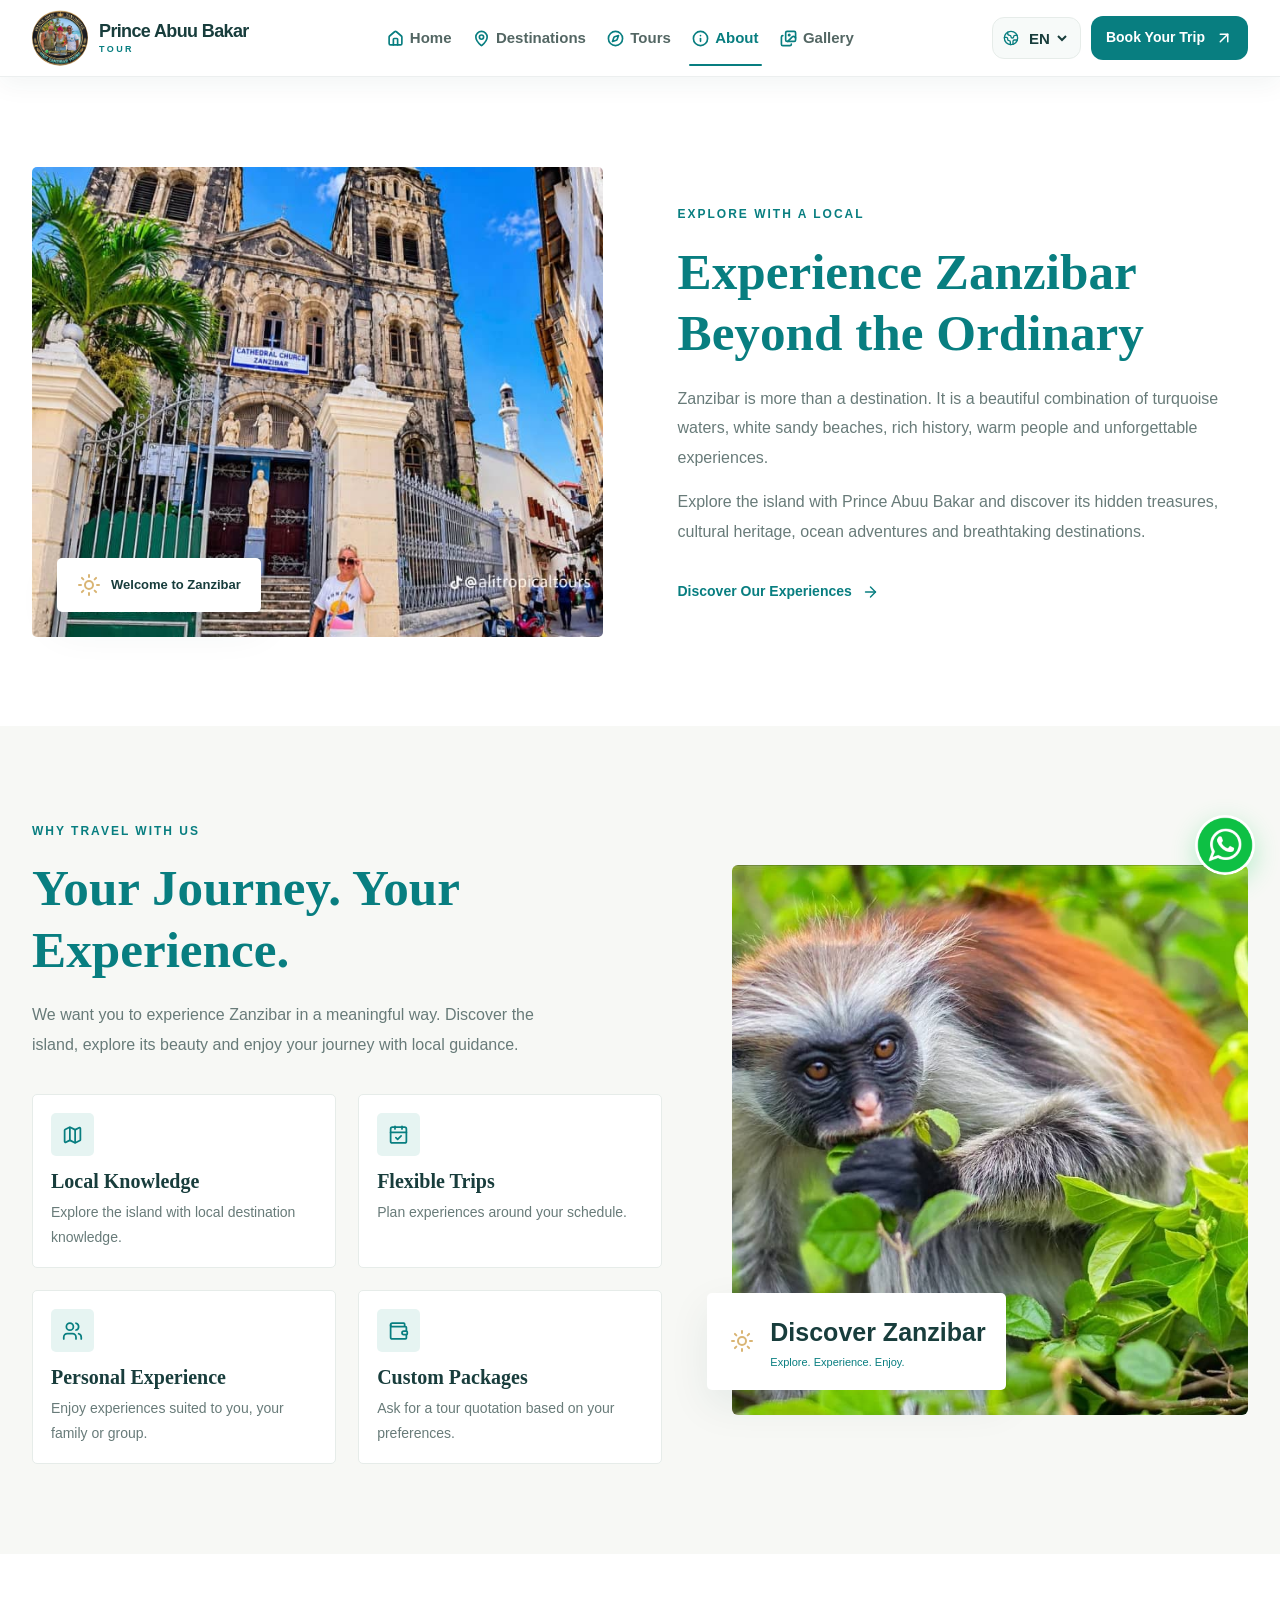
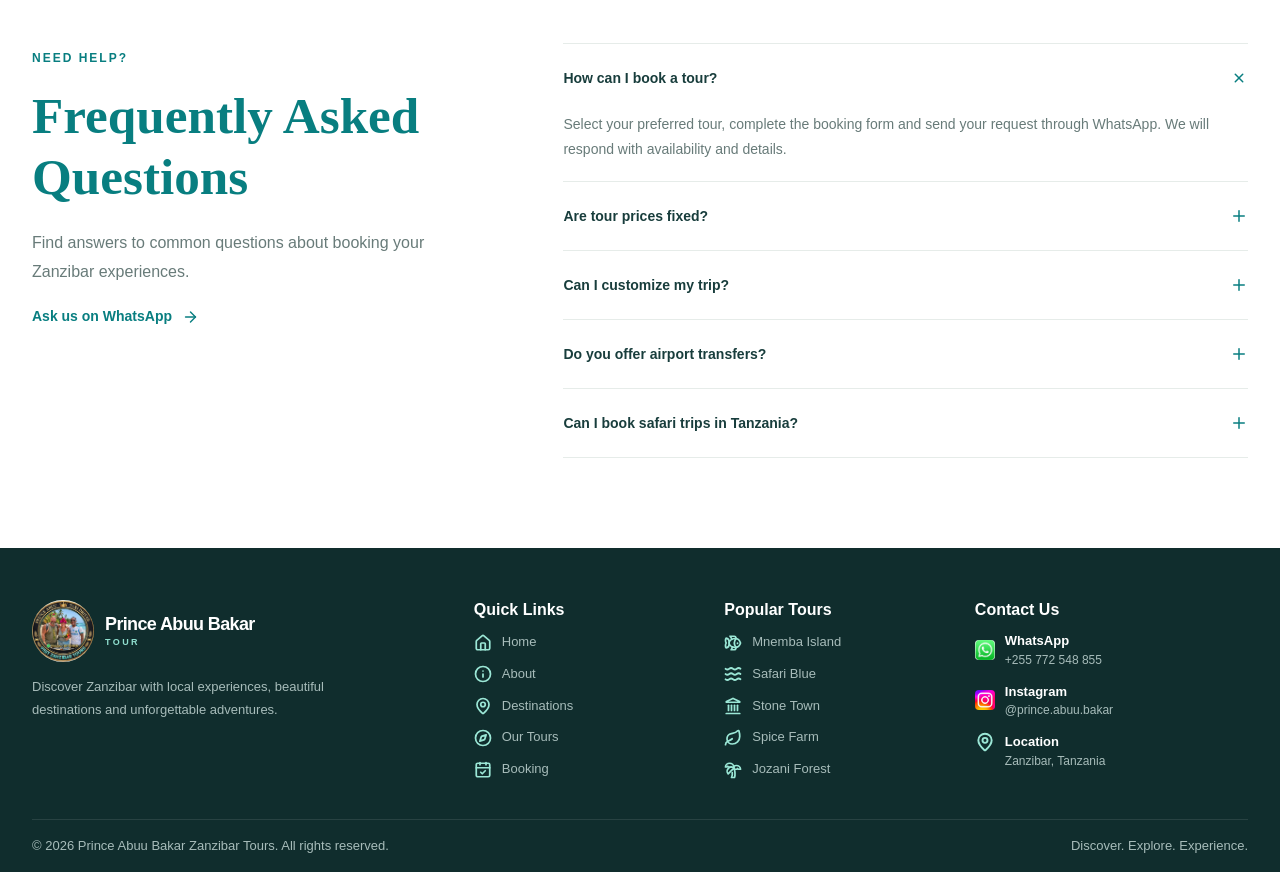
==== about.html @ 1500840f "Add Zanzibar tourism website Co-authored-by: Copilot <223556219+Copilot@users.noreply.github.com>" ====
<!DOCTYPE html>
<html lang="en">
<head>
    <meta charset="UTF-8">
    <meta name="viewport" content="width=device-width, initial-scale=1.0, viewport-fit=cover">
    <title>Prince Abuu Bakar | About Your Local Guide</title>
    <meta name="description" content="Meet your local guide and learn what makes a Zanzibar experience personal and memorable.">
    <meta name="theme-color" content="#087e80">
    <meta name="color-scheme" content="light">
    <link rel="icon" type="image/jpeg" href="assets/images/logo.jpeg">
    <link rel="stylesheet" href="style.css">
    <script src="assets/lucide.min.js"></script>
</head>
<body>
<header class="header">
    <div class="container nav-container">

        <a href="index.html" class="brand">
            <img
                src="assets/images/logo.jpeg"
                alt="Prince Abuu Bakar Zanzibar Tours"
                class="site-logo"
                width="180"
                height="60"
            >
            <span class="brand-name">Prince Abuu Bakar <small>Tour</small></span>
        </a>

        <nav class="nav-menu" id="navMenu">

            <a href="index.html">
                <i data-lucide="house" aria-hidden="true"></i>
                <span data-i18n="navHome">Home</span>
            </a>
            <a href="destinations.html">
                <i data-lucide="map-pin" aria-hidden="true"></i>
                <span data-i18n="navDestinations">Destinations</span>
            </a>
            <a href="tours.html">
                <i data-lucide="compass" aria-hidden="true"></i>
                <span data-i18n="navTours">Tours</span>
            </a>
            <a href="about.html">
                <i data-lucide="info" aria-hidden="true"></i>
                <span data-i18n="navAbout">About</span>
            </a>
            <a href="gallery.html">
                <i data-lucide="images" aria-hidden="true"></i>
                <span data-i18n="navGallery">Gallery</span>
            </a>

            <a href="booking.html" class="btn btn-primary nav-book nav-mobile-book">
                Book Your Trip
                <i data-lucide="arrow-up-right"></i>
            </a>

        </nav>

        <div class="nav-actions">
            <label class="language-picker" aria-label="Website language">
                <i data-lucide="globe-2"></i>
                <select id="languageSelect">
                    <option value="en">EN</option>
                    <option value="sw">SW</option>
                    <option value="fr">FR</option>
                    <option value="de">DE</option>
                    <option value="it">IT</option>
                    <option value="es">ES</option>
                </select>
            </label>

            <a href="booking.html" class="btn btn-primary nav-book nav-desktop-book">
                Book Your Trip
                <i data-lucide="arrow-up-right"></i>
            </a>

            <button class="menu-toggle" id="menuToggle" aria-label="Toggle navigation" aria-expanded="false" aria-controls="navMenu">
                <i data-lucide="menu"></i>
            </button>
        </div>

    </div>
</header>
<main>
<section class="intro section-padding" id="about">

    <div class="container intro-grid">

        <div class="intro-image">

            <img
                src="assets/images/ston town1.jpeg"
                alt="Historic cathedral and architecture in Stone Town"
                loading="lazy"
            >

            <div class="image-label">
                <i data-lucide="sun"></i>
                <span data-i18n="welcomeZanzibar">Welcome to Zanzibar</span>
            </div>

        </div>

        <div class="intro-content">

            <span class="section-tag" data-i18n="exploreWithLocal">EXPLORE WITH A LOCAL</span>

            <h2>
                <span data-i18n="experienceZanzibar">Experience Zanzibar</span>
                <span data-i18n="beyondOrdinary">Beyond the Ordinary</span>
            </h2>

            <p>
                <span data-i18n="introText1">Zanzibar is more than a destination. It is a beautiful combination of turquoise waters, white sandy beaches, rich history, warm people and unforgettable experiences.</span>
            </p>

            <p>
                <span data-i18n="introText2">Explore the island with Prince Abuu Bakar and discover its hidden treasures, cultural heritage, ocean adventures and breathtaking destinations.</span>
            </p>

            <a href="tours.html" class="text-link">
                <span data-i18n="discoverExperiences">Discover Our Experiences</span>
                <i data-lucide="arrow-right"></i>
            </a>

        </div>

    </div>

</section>

<section class="why-us section-padding">

    <div class="container why-grid">

        <div class="why-content">

            <span class="section-tag" data-i18n="whyTravel">WHY TRAVEL WITH US</span>

            <h2>
                <span data-i18n="yourJourney">Your Journey.</span>
                <span data-i18n="yourExperience">Your Experience.</span>
            </h2>

            <p>
                <span data-i18n="whyIntro">We want you to experience Zanzibar in a meaningful way. Discover the island, explore its beauty and enjoy your journey with local guidance.</span>
            </p>

            <div class="features-grid">

                <article class="feature-card">

                    <div class="feature-icon">
                        <i data-lucide="map"></i>
                    </div>

                    <h3 data-i18n="localKnowledge">Local Knowledge</h3>

                    <p>
                        <span data-i18n="localKnowledgeText">Explore the island with local destination knowledge.</span>
                    </p>

                </article>

                <article class="feature-card">

                    <div class="feature-icon">
                        <i data-lucide="calendar-check"></i>
                    </div>

                    <h3 data-i18n="flexibleTrips">Flexible Trips</h3>

                    <p>
                        <span data-i18n="flexibleTripsText">Plan experiences around your schedule.</span>
                    </p>

                </article>

                <article class="feature-card">

                    <div class="feature-icon">
                        <i data-lucide="users"></i>
                    </div>

                    <h3 data-i18n="personalExperience">Personal Experience</h3>

                    <p>
                        <span data-i18n="personalExperienceText">Enjoy experiences suited to you, your family or group.</span>
                    </p>

                </article>

                <article class="feature-card">

                    <div class="feature-icon">
                        <i data-lucide="wallet"></i>
                    </div>

                    <h3 data-i18n="customPackages">Custom Packages</h3>

                    <p>
                        <span data-i18n="customPackagesText">Ask for a tour quotation based on your preferences.</span>
                    </p>

                </article>

            </div>

        </div>

        <div class="why-image">

            <img
                src="assets/images/jozani1.jpeg"
                alt="A red colobus monkey in Zanzibar's Jozani Forest"
                loading="lazy"
            >

            <div class="why-image-note">
                <i data-lucide="sun"></i>

                <div>
                    <strong data-i18n="discoverZanzibar">Discover Zanzibar</strong>
                    <span data-i18n="exploreEnjoy">Explore. Experience. Enjoy.</span>
                </div>
            </div>

        </div>

    </div>

</section>

<section class="faq section-padding">

    <div class="container faq-grid">

        <div class="faq-heading">

            <span class="section-tag" data-i18n="needHelp">NEED HELP?</span>

            <h2><span data-i18n="frequently">Frequently</span> <span data-i18n="askedQuestions">Asked Questions</span></h2>

            <p>
                <span data-i18n="faqIntro">Find answers to common questions about booking your Zanzibar experiences.</span>
            </p>

            <a href="https://wa.me/255772548855" target="_blank" class="text-link">
                <span data-i18n="askWhatsApp">Ask us on WhatsApp</span>
                <i data-lucide="arrow-right"></i>
            </a>

        </div>

        <div class="faq-list">

            <div class="faq-item active">

                <button class="faq-question">

                    <span data-i18n="faqQ1">How can I book a tour?</span>

                    <i data-lucide="plus"></i>

                </button>

                <div class="faq-answer">

                    <p>
                        <span data-i18n="faqA1">Select your preferred tour, complete the booking form and send your request through WhatsApp. We will respond with availability and details.</span>
                    </p>

                </div>

            </div>

            <div class="faq-item">

                <button class="faq-question">

                    <span data-i18n="faqQ2">Are tour prices fixed?</span>

                    <i data-lucide="plus"></i>

                </button>

                <div class="faq-answer">

                    <p>
                        <span data-i18n="faqA2">Prices may depend on the selected activity, number of guests, transport and package details. Contact us for a quotation.</span>
                    </p>

                </div>

            </div>

            <div class="faq-item">

                <button class="faq-question">

                    <span data-i18n="faqQ3">Can I customize my trip?</span>

                    <i data-lucide="plus"></i>

                </button>

                <div class="faq-answer">

                    <p>
                        <span data-i18n="faqA3">Yes. You can request a personalized itinerary based on your travel dates, interests, activities and available time.</span>
                    </p>

                </div>

            </div>

            <div class="faq-item">

                <button class="faq-question">

                    <span data-i18n="faqQ4">Do you offer airport transfers?</span>

                    <i data-lucide="plus"></i>

                </button>

                <div class="faq-answer">

                    <p>
                        <span data-i18n="faqA4">Yes. Airport pickup, hotel transfers and transportation arrangements can be requested.</span>
                    </p>

                </div>

            </div>

            <div class="faq-item">

                <button class="faq-question">

                    <span data-i18n="faqQ5">Can I book safari trips in Tanzania?</span>

                    <i data-lucide="plus"></i>

                </button>

                <div class="faq-answer">

                    <p>
                        <span data-i18n="faqA5">Yes. You can inquire about Tanzania safari trips, including Mikumi National Park and other available destinations.</span>
                    </p>

                </div>

            </div>

        </div>

    </div>

</section>
</main>
<footer class="footer">

    <div class="container">

        <div class="footer-main">

            <div class="footer-brand">

                <a href="index.html" class="brand">

                    <img
                        src="assets/images/logo.jpeg"
                        alt="Prince Abuu Bakar Zanzibar Tours"
                        class="site-logo footer-logo"
                        width="62"
                        height="62"
                        loading="lazy"
                    >
                    <span class="brand-name footer-brand-name">Prince Abuu Bakar <small>Tour</small></span>

                </a>

                <p data-i18n="footerText">
                    Discover Zanzibar with local experiences, beautiful destinations and unforgettable adventures.
                </p>

            </div>

            <div class="footer-column">

                <h4 data-i18n="quickLinks">Quick Links</h4>

                <a href="index.html">
                    <i data-lucide="house" aria-hidden="true"></i>
                    <span data-i18n="navHome">Home</span>
                </a>
                <a href="about.html">
                    <i data-lucide="info" aria-hidden="true"></i>
                    <span data-i18n="navAbout">About</span>
                </a>
                <a href="destinations.html">
                    <i data-lucide="map-pin" aria-hidden="true"></i>
                    <span data-i18n="navDestinations">Destinations</span>
                </a>
                <a href="tours.html">
                    <i data-lucide="compass" aria-hidden="true"></i>
                    <span data-i18n="ourTours">Our Tours</span>
                </a>
                <a href="booking.html">
                    <i data-lucide="calendar-check" aria-hidden="true"></i>
                    <span data-i18n="booking">Booking</span>
                </a>

            </div>

            <div class="footer-column">

                <h4 data-i18n="popularTours">Popular Tours</h4>

                <a href="tours.html">
                    <i data-lucide="fish" aria-hidden="true"></i>
                    <span data-i18n="mnembaIsland">Mnemba Island</span>
                </a>
                <a href="tours.html">
                    <i data-lucide="waves" aria-hidden="true"></i>
                    <span data-i18n="safariBlue">Safari Blue</span>
                </a>
                <a href="tours.html">
                    <i data-lucide="landmark" aria-hidden="true"></i>
                    <span data-i18n="stoneTown">Stone Town</span>
                </a>
                <a href="tours.html">
                    <i data-lucide="leaf" aria-hidden="true"></i>
                    <span data-i18n="spiceFarm">Spice Farm</span>
                </a>
                <a href="tours.html">
                    <i data-lucide="tree-palm" aria-hidden="true"></i>
                    <span data-i18n="jozaniForest">Jozani Forest</span>
                </a>

            </div>

            <div class="footer-column">

                <h4 data-i18n="contactUs">Contact Us</h4>

                <div class="footer-contact-list">
                    <a href="https://wa.me/255772548855" target="_blank" rel="noopener noreferrer" class="footer-contact-item" aria-label="WhatsApp: +255 772 548 855">
                        <img src="assets/images/what.jpg" alt="" aria-hidden="true">
                        <span>
                            <strong data-i18n="whatsapp">WhatsApp</strong>
                            <small>+255 772 548 855</small>
                        </span>
                    </a>

                    <a href="https://www.instagram.com/prince.abuu.bakar/" target="_blank" rel="noopener noreferrer" class="footer-contact-item">
                        <img src="assets/images/insta.jpg" alt="" aria-hidden="true">
                        <span>
                            <strong data-i18n="instagram">Instagram</strong>
                            <small>@prince.abuu.bakar</small>
                        </span>
                    </a>

                    <div class="footer-contact-item footer-contact-location">
                        <i data-lucide="map-pin" aria-hidden="true"></i>
                        <span>
                            <strong data-i18n="location">Location</strong>
                            <small>Zanzibar, Tanzania</small>
                        </span>
                    </div>
                </div>

            </div>

        </div>

        <div class="footer-bottom">

            <p>
                &copy; <span id="year"></span>
                Prince Abuu Bakar Zanzibar Tours.
                <span data-i18n="rightsReserved">All rights reserved.</span>
            </p>

            <p data-i18n="footerTagline">
                Discover. Explore. Experience.
            </p>

        </div>

    </div>

</footer>
<button class="back-to-top" id="backToTop" type="button" aria-label="Back to top" title="Back to top" hidden>
    <i data-lucide="arrow-up" aria-hidden="true"></i>
</button>
<a href="https://wa.me/255772548855"
   class="whatsapp-float"
   target="_blank"
   rel="noopener noreferrer"
   aria-label="Chat on WhatsApp">

    <img src="assets/images/whatsapp-float.jpg" alt="WhatsApp">

</a>
<script src="script.js"></script>
</body>
</html>
---- style.css ----
﻿
:root {
    --primary: #087e80;
    --primary-dark: #075d60;
    --primary-light: #e6f4f2;
    --dark: #173737;
    --heading: #183d3c;
    --text: #687b79;
    --white: #ffffff;
    --cream: #f7f8f5;
    --border: #e6ece9;
    --gold: #d9b574;
    --shadow: 0 15px 40px rgba(17,59,59,.08);
}

* {
    margin: 0;
    padding: 0;
    box-sizing: border-box;
}

html,
body {
    width: 100%;
    max-width: 100%;
    overflow-x: clip;
    overscroll-behavior-x: none;
    touch-action: pan-y;
}

body {
    position: relative;
}

img,
iframe,
video,
canvas,
svg {
    max-width: 100%;
}

html {
    scroll-behavior: smooth;
    scroll-padding-top: 100px;
}

body {
    font-family: Arial, "Segoe UI", sans-serif;
    color: var(--text);
    background: white;
    line-height: 1.7;
}

body, button, input, select, textarea {
    font-family: Arial, "Segoe UI", sans-serif;
}

img {
    display: block;
    width: 100%;
}

a {
    color: inherit;
    text-decoration: none;
}

button {
    border: none;
    cursor: pointer;
}

.container {
    width: min(1280px, calc(100% - 64px));
    margin: auto;
}

.section-padding {
    padding: clamp(64px, 7vw, 96px) 0;
}

h1, h2, h3, h4 {
    font-family: Georgia, "Times New Roman", serif;
    color: var(--heading);
    line-height: 1.2;
}

h1 {
    font-size: clamp(46px, 7vw, 82px);
}

h2 {
    font-size: clamp(34px, 4vw, 52px);
}

h3 {
    font-size: 23px;
}

p {
    color: var(--text);
}

.section-tag {
    display: inline-block;
    color: var(--primary);
    font-size: 11px;
    letter-spacing: 2px;
    font-weight: 700;
    margin-bottom: 16px;
}

.section-heading {
    margin-bottom: 38px;
}

.section-heading p {
    max-width: 600px;
    margin-top: 15px;
}

.section-heading.center {
    text-align: center;
}

.section-heading.center p {
    margin: 15px auto 0;
}

.section-heading h2 span,
.intro-content h2 span,
.why-content h2 span,
.experience-content h2 span,
.booking-info h2 span,
.faq-heading h2 span,
.contact-cta h2 span {
    color: var(--primary);
}

/* BUTTONS */

.btn {
    display: inline-flex;
    justify-content: center;
    align-items: center;
    gap: 10px;
    min-height: 52px;
    padding: 13px 23px;
    border-radius: 5px;
    font-size: 13px;
    font-weight: 700;
    transition: .25s;
}

.btn svg {
    width: 18px;
    height: 18px;
}

.btn-primary {
    background: var(--primary);
    color: white;
}

.btn-primary:hover {
    background: var(--primary-dark);
    transform: translateY(-2px);
}

.btn-white {
    background: white;
    color: var(--primary-dark);
}

.btn-white:hover {
    background: var(--primary-light);
    transform: translateY(-2px);
}

.btn-outline {
    border: 1px solid var(--primary);
    color: var(--primary);
    background: transparent;
}

.btn-outline:hover {
    background: var(--primary);
    color: white;
}

.btn-light-outline {
    color: white;
    border: 1px solid rgba(255,255,255,.65);
    background: rgba(255,255,255,.08);
}

.btn-light-outline:hover {
    background: white;
    color: var(--primary);
}

/* TOP BAR */

/* HEADER */

.header {
    background: rgba(255, 255, 255, .96);
    position: sticky;
    top: 0;
    z-index: 1000;
    border-bottom: 1px solid rgba(14, 57, 57, .08);
    box-shadow: 0 8px 24px rgba(17, 59, 59, .05);
    backdrop-filter: blur(16px);
}

.nav-container {
    min-height: 76px;
    display: grid;
    grid-template-columns: auto minmax(0, 1fr) auto;
    align-items: center;
    gap: clamp(16px, 2vw, 26px);
}

/* LOGO */

.brand {
    display: flex;
    align-items: center;
    gap: 11px;
    flex-shrink: 0;
}

.brand-name {
    color: var(--heading);
    font-family: "Segoe UI", Arial, sans-serif;
    font-size: 17px;
    font-weight: 750;
    letter-spacing: -.035em;
    line-height: 1.08;
    max-width: 180px;
}

.brand-name small {
    display: block;
    margin-top: 4px;
    color: var(--primary);
    font-family: inherit;
    font-size: 9px;
    font-weight: 700;
    letter-spacing: 2.4px;
    line-height: 1;
    text-transform: uppercase;
}

.site-logo {
    width: 56px;
    height: 56px;
    max-width: none;
    border-radius: 50%;
    object-fit: cover;
    overflow: hidden;
    display: block;
}

.footer-logo {
    width: 62px;
    height: 62px;
    max-width: none;
    border-radius: 50%;
    object-fit: cover;
    overflow: hidden;
}

.footer-brand-name {
    color: white;
    font-size: 17px;
}

.footer-brand-name small {
    color: #90dfcf;
}

/* NAVIGATION */

.nav-menu {
    display: flex;
    align-items: center;
    justify-content: center;
    gap: clamp(10px, 1.2vw, 18px);
    white-space: nowrap;
}

.nav-book.is-current-page {
    box-shadow: 0 0 0 3px rgba(8, 126, 128, .16);
}

.nav-actions {
    display: flex;
    align-items: center;
    gap: 10px;
    flex-shrink: 0;
}

.language-picker {
    display: inline-flex;
    align-items: center;
    gap: 6px;
    height: 42px;
    padding: 0 10px;
    border: 1px solid var(--border);
    border-radius: 12px;
    background: #f7faf9;
    color: var(--primary);
}

.language-picker svg {
    width: 16px;
    height: 16px;
}

.language-picker select {
    border: 0;
    outline: 0;
    background: transparent;
    color: var(--heading);
    font-size: 12px;
    font-weight: 700;
    cursor: pointer;
}

.nav-menu > a:not(.btn) {
    display: inline-flex;
    align-items: center;
    min-height: 42px;
    padding: 0 3px;
    gap: 6px;
    font-size: 13px;
    font-weight: 600;
    color: #536663;
    transition: color .2s ease, background-color .2s ease;
}

.nav-menu > a:not(.btn) svg {
    width: 17px;
    height: 17px;
    flex-shrink: 0;
    color: var(--primary);
    stroke-width: 2.35;
}

.nav-menu > a:not(.btn):hover {
    color: var(--primary);
}

.nav-book {
    min-height: 44px;
    padding: 10px 15px;
    border-radius: 12px;
    flex-shrink: 0;
    white-space: nowrap;
}

.nav-mobile-book {
    display: none;
}

.menu-toggle {
    display: none;
    border: 1px solid var(--border);
    border-radius: 12px;
    background: #f7faf9;
    color: var(--heading);
    cursor: pointer;
}

.menu-toggle svg {
    width: 25px;
    height: 25px;
}

/* HERO */

.hero {
    position: relative;
    min-height: clamp(520px, 72vh, 680px);
    display: flex;
    align-items: center;
    overflow: hidden;
    background: #164c4e;
}

.hero-bg {
    position: absolute;
    inset: 0;
    overflow: hidden;
    background: #164c4e;
}

.hero-photo {
    position: absolute;
    inset: 0;
    width: 100%;
    height: 100%;
    object-fit: cover;
    opacity: 0;
    transform: scale(1.055);
    transition: opacity 1.4s ease, transform 8s ease;
}

.hero-photo.is-active {
    opacity: 1;
    transform: scale(1.01);
}

.hero-overlay {
    position: absolute;
    inset: 0;
    background: linear-gradient(
        90deg,
        rgba(8,39,42,.84),
        rgba(8,39,42,.48) 55%,
        rgba(8,39,42,.08)
    );
}

.hero-container {
    position: relative;
    z-index: 2;
    padding: 32px 0;
}

.hero-content {
    max-width: 760px;
}

.hero-badge {
    display: inline-flex;
    align-items: center;
    gap: 10px;
    color: white;
    font-size: 11px;
    letter-spacing: 1.8px;
    font-weight: 700;
    margin-bottom: 25px;
}

.badge-dot {
    width: 9px;
    height: 9px;
    background: #7ce0c2;
    border-radius: 50%;
    box-shadow: 0 0 15px #7ce0c2;
}

.hero h1 {
    color: white;
}

.hero h1 span {
    color: #83e0ce;
}

.hero h1 [data-i18n^="heroTitle"].typing-active::after {
    display: inline-block;
    width: 3px;
    height: .88em;
    margin-left: .1em;
    background: currentColor;
    content: "";
    vertical-align: -.08em;
    animation: typeCaretBlink .8s step-end infinite;
}

.hero-description {
    max-width: 550px;
    color: rgba(255,255,255,.9);
    margin-top: 22px;
    font-size: 16px;
}

.hero-buttons {
    display: flex;
    flex-wrap: wrap;
    gap: 12px;
    margin-top: 32px;
}

.hero-highlights {
    display: flex;
    flex-wrap: wrap;
    gap: 25px;
    margin-top: 50px;
}

.hero-highlights div {
    display: flex;
    align-items: center;
    gap: 9px;
    color: white;
    font-size: 12px;
}

.hero-highlights svg {
    width: 18px;
    color: #8de2d2;
}

.scroll-down {
    position: absolute;
    bottom: 27px;
    right: 5%;
    z-index: 2;
    display: flex;
    gap: 10px;
    align-items: center;
    color: white;
    font-size: 10px;
    letter-spacing: 1.5px;
}

.scroll-down svg {
    width: 18px;
}

/* INTRO */

.intro {
    background: white;
}

.intro-grid {
    display: grid;
    grid-template-columns: 1fr 1fr;
    gap: 75px;
    align-items: center;
}

.intro-image {
    position: relative;
    height: 470px;
}

.intro-image img {
    height: 100%;
    object-fit: cover;
    border-radius: 5px;
}

.image-label {
    position: absolute;
    bottom: 25px;
    left: 25px;
    background: white;
    padding: 15px 20px;
    display: flex;
    align-items: center;
    gap: 10px;
    border-radius: 5px;
    box-shadow: var(--shadow);
    color: var(--heading);
    font-weight: 700;
    font-size: 13px;
}

.image-label svg {
    color: var(--gold);
}

.intro-content h2 {
    margin-bottom: 20px;
}

.intro-content p {
    margin-bottom: 15px;
}

.text-link {
    display: inline-flex;
    align-items: center;
    gap: 10px;
    color: var(--primary);
    font-size: 14px;
    font-weight: 700;
    margin-top: 18px;
}

.text-link svg {
    width: 17px;
    transition: .2s;
}

.text-link:hover svg {
    transform: translateX(5px);
}

/* DESTINATIONS */

.destinations {
    background: var(--cream);
}

.destination-grid {
    display: grid;
    grid-template-columns: 1.35fr 1fr 1fr;
    gap: 20px;
}

.destination-card {
    display: block;
    position: relative;
    height: 340px;
    overflow: hidden;
    border-radius: 16px;
    box-shadow: 0 12px 30px rgba(17, 59, 59, .08);
    isolation: isolate;
    color: inherit;
}

.destination-card:focus-visible,
.gallery-photo-link:focus-visible {
    outline: 3px solid var(--gold);
    outline-offset: 4px;
}

.destination-card .destination-photo {
    position: absolute;
    inset: 0;
    z-index: 0;
    width: 100%;
    height: 100%;
    object-fit: cover;
    opacity: 0;
    transform: scale(1.04);
    transition: opacity .9s ease, transform 6s ease;
}

.destination-card .destination-photo.is-active {
    opacity: 1;
    transform: scale(1);
}

.destination-card:hover .destination-photo.is-active {
    transform: scale(1.05);
}

.destination-overlay {
    position: absolute;
    inset: 0;
    z-index: 2;
    background: linear-gradient(0deg, rgba(7,39,40,.85), transparent 70%);
    display: flex;
    flex-direction: column;
    justify-content: flex-end;
    padding: 28px;
    color: white;
}

.destination-overlay span {
    color: #bce7dc;
    font-size: 10px;
    letter-spacing: 1.6px;
    font-weight: 700;
}

.destination-overlay h3 {
    color: white;
    font-size: 28px;
    margin-top: 8px;
}

.destination-overlay > svg {
    position: absolute;
    right: 25px;
    bottom: 30px;
    width: 22px;
}

/* TOURS */

.tours {
    background: white;
}

.tour-filters {
    display: flex;
    gap: 10px;
    flex-wrap: wrap;
    margin-bottom: 35px;
}

.filter-btn {
    border: 1px solid var(--border);
    background: white;
    color: #617371;
    padding: 10px 17px;
    border-radius: 30px;
    font-size: 12px;
    font-weight: 700;
    transition: .2s;
    white-space: nowrap;
}

.filter-btn:hover,
.filter-btn.active {
    color: white;
    background: var(--primary);
    border-color: var(--primary);
}

.tour-grid {
    display: grid;
    grid-template-columns: repeat(3, 1fr);
    gap: 25px;
    align-items: start;
    grid-auto-rows: 1fr;
}

.tour-card {
    display: flex;
    flex-direction: column;
    min-width: 0;
    background: white;
    border: 1px solid var(--border);
    border-radius: 18px;
    overflow: hidden;
    box-shadow: 0 12px 30px rgba(17, 59, 59, .06);
    transition: transform .35s cubic-bezier(.2,.7,.2,1), box-shadow .35s ease, border-color .35s ease;
}

.tour-card:hover {
    transform: translateY(-7px);
    border-color: rgba(8, 126, 128, .22);
    box-shadow: 0 22px 48px rgba(17, 59, 59, .13);
}

.tour-image {
    height: 320px;
    position: relative;
    overflow: hidden;
    isolation: isolate;
    background: #dcefeb;
}

.tour-image img {
    position: absolute;
    inset: 0;
    z-index: 0;
    width: 100%;
    height: 100%;
    object-fit: cover;
    opacity: 0;
    transform: scale(1.055);
    transition: opacity 1s cubic-bezier(.22,.61,.36,1), transform 8s ease;
}

.tour-image img.is-active {
    opacity: 1;
    transform: scale(1.01);
}

.tour-card:hover .tour-image img.is-active {
    transform: scale(1.06);
}

.tour-image::after {
    position: absolute;
    z-index: 1;
    inset: 40% 0 0;
    background: linear-gradient(180deg, transparent, rgba(7, 39, 40, .3));
    content: "";
    pointer-events: none;
}

.tour-photo-control {
    position: absolute;
    top: 50%;
    z-index: 3;
    display: grid;
    width: 42px;
    height: 42px;
    padding: 0;
    place-items: center;
    border: 1px solid rgba(255, 255, 255, .68);
    border-radius: 50%;
    background: rgba(11, 42, 44, .54);
    color: white;
    box-shadow: 0 5px 16px rgba(0, 0, 0, .18);
    transform: translateY(-50%);
    transition: background-color .2s ease, transform .2s ease;
}

.tour-photo-previous {
    left: 14px;
}

.tour-photo-next {
    right: 14px;
}

.tour-photo-control svg {
    width: 19px;
    height: 19px;
}

.tour-photo-control:hover {
    background: var(--primary);
    transform: translateY(-50%) scale(1.06);
}

.tour-photo-control:focus-visible {
    outline: 3px solid white;
    outline-offset: 3px;
}

.tour-photo-caption {
    position: absolute;
    bottom: 13px;
    left: 14px;
    z-index: 2;
    max-width: calc(100% - 90px);
    overflow: hidden;
    padding: 7px 10px;
    border: 1px solid rgba(255, 255, 255, .72);
    border-radius: 999px;
    background: rgba(255, 255, 255, .92);
    color: var(--heading);
    font-size: 11px;
    font-weight: 700;
    text-overflow: ellipsis;
    white-space: nowrap;
    backdrop-filter: blur(12px);
}

.tour-category {
    position: absolute;
    top: 15px;
    left: 15px;
    background: rgba(255, 255, 255, .94);
    color: var(--primary);
    border: 1px solid rgba(255, 255, 255, .72);
    border-radius: 999px;
    padding: 8px 13px;
    font-size: 10px;
    font-weight: 700;
    letter-spacing: .04em;
    backdrop-filter: blur(12px);
    z-index: 2;
}

.tour-content {
    display: flex;
    flex: 0 0 auto;
    flex-direction: column;
    padding: 20px;
}

.tour-content h3 {
    font-size: 22px;
    margin-bottom: 10px;
}

.tour-content p {
    font-size: 13px;
    line-height: 1.65;
    flex: 0 0 auto;
    min-height: 0;
}

.tour-meta {
    display: flex;
    align-items: center;
    flex-wrap: wrap;
    gap: 7px;
    color: #778885;
    font-size: 11px;
    margin: 8px 0;
}

.tour-meta svg {
    width: 15px;
    height: 15px;
    color: var(--primary);
}

.tour-footer {
    display: flex;
    flex-direction: column;
    align-items: stretch;
    border-top: 1px solid var(--border);
    padding-top: 10px;
    gap: 8px;
    margin-top: 0;
}

.tour-price {
    display: flex;
    flex-direction: column;
}

.tour-price small {
    font-size: 10px;
    color: #8a9996;
}

.tour-price strong {
    color: var(--primary);
    font-size: 14px;
}

.tour-book {
    display: inline-flex;
    align-items: center;
    justify-content: center;
    width: 100%;
    min-height: 48px;
    gap: 7px;
    background: var(--primary-light);
    color: var(--primary);
    padding: 12px 15px;
    border-radius: 12px;
    font-size: 13px;
    font-weight: 700;
    transition: background-color .25s ease, color .25s ease, transform .25s ease;
}

.tour-book:hover {
    background: var(--primary);
    color: white;
}

.tour-book svg {
    width: 15px;
    height: 15px;
}

.tour-bottom {
    text-align: center;
    margin-top: 45px;
}

.tour-bottom p {
    margin-bottom: 15px;
}

.no-tours {
    grid-column: 1 / -1;
    padding: 40px;
    text-align: center;
}

/* WHY US */

.why-us {
    background: var(--cream);
}

.why-grid {
    display: grid;
    grid-template-columns: 1.1fr .9fr;
    gap: 70px;
    align-items: center;
}

.why-content > p {
    margin-top: 20px;
    max-width: 540px;
}

.features-grid {
    display: grid;
    grid-template-columns: 1fr 1fr;
    gap: 22px;
    margin-top: 35px;
}

.feature-card {
    padding: 18px;
    background: white;
    border: 1px solid var(--border);
    border-radius: 5px;
}

.feature-icon {
    width: 43px;
    height: 43px;
    display: grid;
    place-items: center;
    background: var(--primary-light);
    color: var(--primary);
    border-radius: 5px;
    margin-bottom: 13px;
}

.feature-icon svg {
    width: 21px;
}

.feature-card h3 {
    font-size: 18px;
    margin-bottom: 7px;
}

.feature-card p {
    font-size: 12px;
}

.why-image {
    position: relative;
    height: 550px;
}

.why-image > img {
    height: 100%;
    object-fit: cover;
    border-radius: 6px;
}

.why-image-note {
    position: absolute;
    bottom: 25px;
    left: -25px;
    background: white;
    padding: 18px 20px;
    border-radius: 5px;
    display: flex;
    align-items: center;
    gap: 13px;
    box-shadow: var(--shadow);
}

.why-image-note > svg {
    width: 30px;
    color: var(--gold);
}

.why-image-note div {
    display: flex;
    flex-direction: column;
}

.why-image-note strong {
    color: var(--heading);
    font-size: 13px;
}

.why-image-note span {
    font-size: 11px;
    color: var(--primary);
}

/* EXPERIENCE BANNER */

.experience-banner {
    position: relative;
    min-height: 470px;
    display: flex;
    align-items: center;
    overflow: hidden;
}

.experience-banner > img {
    position: absolute;
    inset: 0;
    height: 100%;
    object-fit: cover;
}

.experience-overlay {
    position: absolute;
    inset: 0;
    background: linear-gradient(90deg, rgba(9,42,43,.8), rgba(9,42,43,.15));
}

.experience-content {
    position: relative;
    z-index: 2;
    padding-top: 80px;
    padding-bottom: 80px;
}

.light-tag {
    color: #b7e5d7;
}

.experience-content h2 {
    color: white;
}

.experience-content h2 span {
    color: #8de0cb;
}

.experience-content p {
    color: rgba(255,255,255,.88);
    max-width: 470px;
    margin: 20px 0 28px;
}

/* GALLERY */

.gallery {
    background: white;
}

.gallery-grid {
    display: grid;
    grid-template-columns: repeat(4, minmax(0, 1fr));
    grid-auto-rows: 245px;
    gap: 18px;
}

.gallery-actions {
    display: flex;
    justify-content: center;
    margin-top: 28px;
}

.gallery-actions[hidden],
.gallery-toggle[hidden] {
    display: none;
}

.gallery-toggle {
    display: inline-flex;
    align-items: center;
    justify-content: center;
    min-height: 48px;
    padding: 12px 24px;
    border: 1px solid var(--primary);
    border-radius: 999px;
    background: var(--primary);
    color: white;
    font-size: 13px;
    font-weight: 700;
    transition: background-color .25s ease, box-shadow .25s ease, transform .25s ease;
}

.gallery-toggle:hover {
    background: var(--primary-dark);
    box-shadow: 0 8px 20px rgba(8, 126, 128, .2);
    transform: translateY(-2px);
}

.gallery-extra-grid {
    margin-top: 24px;
}

.gallery-extra-grid[hidden] {
    display: none;
}

.gallery-item {
    position: relative;
    overflow: hidden;
    min-width: 0;
    margin: 0;
    border-radius: 16px;
    background: #dcefeb;
    box-shadow: 0 12px 30px rgba(17, 59, 59, .08);
}

.gallery-item img {
    width: 100%;
    height: 100%;
    object-fit: cover;
    transition: transform 1.1s cubic-bezier(.2,.7,.2,1), filter .5s ease;
}

.gallery-photo-link {
    position: absolute;
    inset: 0;
    display: block;
}

.gallery-item::after {
    position: absolute;
    inset: 35% 0 0;
    background: linear-gradient(180deg, transparent, rgba(7, 39, 40, .78));
    content: "";
    pointer-events: none;
}

.gallery-item:hover img {
    transform: scale(1.08);
    filter: saturate(1.08);
}

.gallery-caption {
    position: absolute;
    z-index: 1;
    right: 0;
    bottom: 0;
    left: 0;
    padding: 20px 16px 15px;
    color: white;
    font-size: 12px;
    font-weight: 700;
    line-height: 1.4;
    letter-spacing: .025em;
}

.gallery-item-large {
    grid-row: span 2;
}

/* BOOKING */

.booking {
    background: linear-gradient(180deg, #f8fbfa 0%, #f3f8f6 100%);
}

.booking.section-padding {
    padding: clamp(56px, 6vw, 82px) 0;
}

.booking-grid {
    display: grid;
    grid-template-columns: minmax(0, 1.65fr) minmax(320px, .85fr);
    grid-template-areas:
        "intro intro"
        "form map";
    gap: 34px 30px;
    align-items: start;
}

.booking-info {
    grid-area: intro;
    position: static;
    max-width: 860px;
    margin: 0 auto;
    text-align: center;
}

.booking-info h2 {
    margin-bottom: 14px;
}

.booking-info > p {
    max-width: 660px;
    margin: 0 auto;
    margin-bottom: 0;
}

.location-map-card {
    grid-area: map;
    display: flex;
    flex-direction: column;
    align-self: stretch;
    background: white;
    border: 1px solid rgba(8, 126, 128, .12);
    border-radius: 18px;
    overflow: hidden;
    box-shadow: 0 16px 42px rgba(17, 59, 59, .08);
}

.location-map-header {
    display: flex;
    align-items: center;
    gap: 12px;
    padding: 18px 22px;
}

.location-map-header > svg {
    width: 22px;
    height: 22px;
    color: var(--primary);
}

.location-map-header div {
    display: flex;
    flex-direction: column;
}

.location-map-header span {
    font-size: 12px;
    color: var(--text);
}

.location-map-header strong {
    color: var(--heading);
    font-size: 14px;
}

.google-map {
    display: block;
    flex: 1 1 auto;
    width: 100%;
    min-height: 360px;
    height: auto;
    border: 0;
}

.map-link {
    display: inline-flex;
    align-items: center;
    justify-content: flex-start;
    gap: 8px;
    min-height: 44px;
    margin: 12px 18px 0;
    padding: 0 12px;
    border-radius: 9px;
    color: var(--primary);
    font-size: 13px;
    font-weight: 700;
    transition: background-color .2s ease;
}

.map-link svg {
    width: 18px;
    height: 18px;
    stroke-width: 2.3;
}

.map-link:hover {
    background: var(--primary-light);
}

.map-contact-actions {
    display: flex;
    align-items: center;
    justify-content: center;
    gap: 14px;
    margin-top: 8px;
    padding: 14px 20px 20px;
    border-top: 1px solid var(--border);
}

.map-contact-icon {
    display: grid;
    width: 48px;
    height: 48px;
    place-items: center;
    border: 1px solid transparent;
    border-radius: 50%;
    transition: transform .2s ease, box-shadow .2s ease;
}

.map-contact-icon:hover {
    transform: translateY(-3px);
    box-shadow: 0 8px 18px rgba(17, 59, 59, .14);
}

.map-contact-icon:focus-visible {
    outline: 3px solid var(--gold);
    outline-offset: 3px;
}

.map-contact-icon img {
    width: 28px;
    height: 28px;
    object-fit: contain;
    border-radius: 6px;
}

.map-contact-icon svg {
    width: 23px;
    height: 23px;
    stroke-width: 2.2;
}

.map-contact-whatsapp {
    border-color: #d7eddf;
    background: #eaf8ef;
}

.map-contact-instagram {
    border-color: #f0d7e4;
    background: #fbf0f5;
}

.map-contact-call {
    border-color: rgba(8, 126, 128, .16);
    background: var(--primary-light);
    color: var(--primary);
}

.booking-form-wrapper {
    grid-area: form;
    position: relative;
    display: flex;
    flex-direction: column;
    background: white;
    padding: clamp(24px, 2.8vw, 38px);
    border: 1px solid rgba(8, 126, 128, .12);
    border-radius: 18px;
    box-shadow: 0 18px 50px rgba(17, 59, 59, .08);
}

.booking-form-wrapper::before {
    position: absolute;
    top: 0;
    right: 0;
    left: 0;
    height: 4px;
    border-radius: 20px 20px 0 0;
    background: linear-gradient(90deg, var(--primary), var(--gold));
    content: "";
}

.booking-form-header {
    margin-bottom: 26px;
    padding-bottom: 22px;
    border-bottom: 1px solid var(--border);
}

.booking-form-kicker {
    display: flex;
    align-items: center;
    gap: 9px;
    width: fit-content;
    padding: 8px 12px;
    border-radius: 999px;
    background: var(--primary-light);
}

.booking-form-kicker svg {
    width: 15px;
    height: 15px;
    color: var(--primary);
}

.form-label {
    color: var(--primary);
    font-size: 10px;
    font-weight: 700;
    letter-spacing: 1.5px;
}

.booking-form-header h3 {
    margin: 16px 0 7px;
    font-size: clamp(27px, 2.4vw, 34px);
    letter-spacing: -.025em;
}

.booking-form-header p {
    font-size: 14px;
}

.booking-form {
    display: flex;
    flex-direction: column;
    flex: 1;
    gap: 17px;
}

.form-row {
    display: grid;
    grid-template-columns: 1fr 1fr;
    gap: 14px;
}

.form-group {
    display: flex;
    flex-direction: column;
    gap: 8px;
}

.form-group label {
    font-size: 13px;
    color: var(--heading);
    font-weight: 700;
}

.form-group input,
.form-group select,
.form-group textarea {
    width: 100%;
    min-height: 52px;
    background: #fbfcfc;
    border: 1px solid #dfe8e6;
    padding: 14px 16px;
    border-radius: 11px;
    outline: none;
    color: var(--heading);
    font-size: 14px;
    transition: border-color .2s ease, box-shadow .2s ease, background-color .2s ease;
}

.form-group input:focus,
.form-group select:focus,
.form-group textarea:focus {
    border-color: var(--primary);
    background: white;
    box-shadow: 0 0 0 4px rgba(8, 126, 128, .1);
}

.form-group input::placeholder,
.form-group textarea::placeholder {
    color: #91a09e;
}

.form-group textarea {
    resize: vertical;
    min-height: 110px;
    line-height: 1.6;
}

.form-group select {
    cursor: pointer;
}

.form-submit {
    width: 100%;
    min-height: 56px;
    margin-top: 2px;
    border-radius: 12px;
    box-shadow: 0 10px 24px rgba(8, 126, 128, .16);
    transition: background-color .25s ease, box-shadow .25s ease, transform .25s ease;
}

.form-submit:hover {
    box-shadow: 0 14px 28px rgba(8, 126, 128, .22);
    transform: translateY(-2px);
}

.form-note {
    display: flex;
    align-items: center;
    justify-content: flex-start;
    gap: 8px;
    margin: 0;
    padding: 12px 14px;
    border: 1px solid var(--border);
    border-radius: 11px;
    background: #f7faf9;
    font-size: 12px;
}

.form-note svg {
    width: 15px;
    color: var(--primary);
}

/* FAQ */

.faq {
    background: white;
}

.faq-grid {
    display: grid;
    grid-template-columns: .8fr 1.2fr;
    gap: 75px;
}

.faq-heading p {
    margin-top: 20px;
}

.faq-list {
    border-top: 1px solid var(--border);
}

.faq-item {
    border-bottom: 1px solid var(--border);
}

.faq-question {
    width: 100%;
    display: flex;
    justify-content: space-between;
    align-items: center;
    padding: 22px 0;
    background: transparent;
    text-align: left;
    color: var(--heading);
    font-size: 14px;
    font-weight: 700;
}

.faq-question svg {
    width: 18px;
    color: var(--primary);
    transition: .2s;
}

.faq-item.active .faq-question svg {
    transform: rotate(45deg);
}

.faq-answer {
    display: none;
    padding: 0 0 20px;
}

.faq-item.active .faq-answer {
    display: block;
}

.faq-answer p {
    font-size: 13px;
}

/* FINAL CTA */

.contact-cta {
    background: var(--primary-dark);
    padding: 90px 0;
    text-align: center;
}

.contact-cta h2 {
    color: white;
}

.contact-cta h2 span {
    color: #90dfcf;
}

.contact-cta p {
    max-width: 550px;
    margin: 20px auto 28px;
    color: rgba(255,255,255,.8);
}

/* FOOTER */

.footer {
    background: #102d2d;
    color: white;
    padding-top: 52px;
}

.footer-main {
    display: grid;
    grid-template-columns: 1.5fr .8fr .8fr 1fr;
    gap: 32px;
    padding-bottom: 38px;
}

.footer-brand > p {
    color: #a7bcba;
    font-size: 13px;
    max-width: 340px;
    margin: 14px 0;
}

.footer-column {
    display: flex;
    flex-direction: column;
    gap: 9px;
}

.footer-column h4 {
    color: white;
    font-family: "DM Sans", sans-serif;
    font-size: 14px;
    margin-bottom: 3px;
}

.footer-column a,
.footer-column p {
    display: flex;
    align-items: center;
    gap: 10px;
    color: #a7bcba;
    font-size: 13px;
}

.footer-column a:hover {
    color: white;
}

.footer-column svg {
    width: 18px;
    height: 18px;
    flex-shrink: 0;
    color: #9be7d6;
    stroke-width: 2.3;
}

.footer-contact-list {
    display: grid;
    gap: 13px;
}

.footer-contact-item {
    display: flex;
    align-items: flex-start;
    gap: 10px;
    min-width: 0;
    color: #a7bcba;
}

.footer-contact-item:hover {
    color: white;
}

.footer-contact-item img,
.footer-contact-item > svg {
    flex: 0 0 20px;
    width: 20px;
    height: 20px;
    object-fit: contain;
    border-radius: 4px;
}

.footer-contact-item > svg {
    color: #9be7d6;
}

.footer-contact-item span {
    flex: 1;
    min-width: 0;
}

.footer-contact-item strong,
.footer-contact-item small {
    display: block;
    line-height: 1.5;
    overflow-wrap: anywhere;
}

.footer-contact-item strong {
    color: white;
    font-size: 13px;
    font-weight: 600;
}

.footer-contact-item small {
    color: #a7bcba;
    font-size: 12px;
}

.footer-bottom {
    border-top: 1px solid rgba(255,255,255,.1);
    display: flex;
    justify-content: space-between;
    gap: 15px;
    padding: 14px 0;
}

.footer-bottom p {
    color: #a7bcba;
    font-size: 11px;
}

/* WHATSAPP FLOATING BUTTON */

.whatsapp-float {
    position: fixed;
    bottom: 25px;
    right: 25px;
    z-index: 1000;
    width: 58px;
    height: 58px;
    border-radius: 50%;
    background: #25d366;
    color: white;
    display: grid;
    place-items: center;
    box-shadow: 0 8px 25px rgba(37,211,102,.3);
    transition: .25s;
}

.whatsapp-float:hover {
    transform: scale(1.08);
}

.whatsapp-float svg {
    width: 27px;
    height: 27px;
}

/* TABLET */

@media (max-width: 1050px) {

    .nav-menu {
        gap: 9px;
    }

    .nav-menu > a:not(.btn) {
        gap: 5px;
        font-size: 12px;
    }

    .nav-menu > a:not(.btn) svg {
        width: 15px;
        height: 15px;
    }

    .intro-grid,
    .why-grid,
    .booking-grid,
    .faq-grid {
        gap: 40px;
    }

    .tour-grid {
        grid-template-columns: repeat(2, 1fr);
    }

    .footer-main {
        grid-template-columns: 1.3fr 1fr 1fr;
    }

    .footer-column:last-child {
        grid-column: 2 / 4;
    }
}

@media (max-width: 900px) {

    .nav-container {
        display: flex;
        justify-content: space-between;
        min-height: 72px;
        gap: 12px;
    }

    .site-logo {
        width: 52px;
        height: 52px;
    }

    .brand-name {
        font-size: 15px;
        max-width: 110px;
    }

    .menu-toggle {
        display: grid;
        place-items: center;
        width: 42px;
        height: 42px;
        flex-shrink: 0;
    }

    .nav-menu {
        position: absolute;
        top: 72px;
        left: 0;
        right: 0;
        background: white;
        padding: 14px 24px 20px;
        border-top: 1px solid rgba(14, 57, 57, .08);
        box-shadow: 0 18px 34px rgba(17, 59, 59, .12);
        display: none;
        flex-direction: column;
        align-items: stretch;
        gap: 4px;
    }

    .nav-menu.show {
        display: flex;
    }

    .nav-menu > a:not(.btn) {
        justify-content: flex-start;
        min-height: 44px;
        padding: 10px 12px;
        gap: 10px;
        border-radius: 10px;
        font-size: 14px;
    }

    .nav-menu > a:not(.btn) svg {
        width: 18px;
        height: 18px;
    }

    .nav-menu > a:not(.btn):hover,
    .nav-menu > a.active:not(.btn) {
        background: #f0f7f5;
    }

    .nav-menu > a:not(.btn)::after {
        display: none;
    }

    .nav-mobile-book {
        display: inline-flex;
        justify-content: center;
        margin-top: 8px;
    }

    .nav-desktop-book {
        display: none;
    }

    .nav-actions {
        gap: 8px;
    }

    .language-picker {
        width: auto;
        height: 40px;
        padding: 0 8px;
        flex-shrink: 0;
    }
}

@media (max-width: 900px) {

    .booking-grid {
        grid-template-columns: minmax(0, 1fr);
        grid-template-areas:
            "intro"
            "form"
            "map";
    }

    .booking-info {
        margin: 0 auto;
        text-align: center;
    }

    .google-map {
        flex: 0 0 auto;
        min-height: 0;
        height: clamp(300px, 45vw, 380px);
    }
}

/* MOBILE NAV */

@media (max-width: 800px) {

    .section-padding {
            padding: 72px 0;
    }

    .topbar-inner {
        justify-content: center;
    }

    .hero {
        min-height: clamp(540px, 74vh, 660px);
    }

    .hero-overlay {
        background: rgba(8,39,42,.55);
    }

    .hero-container {
        padding: 40px 0;
    }

    .hero-highlights {
        gap: 17px;
    }

    .intro-grid,
    .why-grid,
    .booking-grid,
    .faq-grid {
        grid-template-columns: 1fr;
    }

    .booking-grid {
        grid-template-areas:
            "intro"
            "form"
            "map";
    }

    .intro-grid {
        gap: 35px;
    }

    .intro-image {
        height: 380px;
    }

    .destination-grid {
        grid-template-columns: 1fr 1fr;
    }

    .destination-large {
        grid-column: span 2;
    }

    .destination-card {
        height: 280px;
    }

    .why-image {
        height: 450px;
        margin-left: 0;
    }

    .booking-info {
        position: static;
    }

    .faq-grid {
        gap: 35px;
    }

    .gallery-grid {
        grid-template-columns: repeat(2, minmax(0, 1fr));
        grid-template-rows: none;
        grid-auto-rows: 220px;
        gap: 14px;
    }

    .gallery-item-large {
        grid-row: auto;
    }

    .footer-main {
        grid-template-columns: 1fr 1fr;
    }

    .footer-column:last-child {
        grid-column: 1 / -1;
        display: grid;
        grid-template-columns: repeat(2, minmax(0, 1fr));
        align-items: start;
        gap: 8px 14px;
    }

    .footer-column:last-child > h4,
    .footer-column:last-child > .footer-contact-list {
        grid-column: 1 / -1;
    }

    .footer-column:last-child .footer-contact-list {
        grid-template-columns: repeat(2, minmax(0, 1fr));
        gap: 10px 14px;
    }

    .footer-contact-location {
        grid-column: 1 / -1;
    }
}

/* Device-width safety and overflow prevention */
body,
.header,
.nav-container,
.hero,
.intro,
.destinations,
.tours,
.why-us,
.experience-banner,
.gallery,
.booking,
.faq,
.footer,
.container,
main,
section,
footer {
    min-width: 0;
}

.destination-grid,
.tour-grid,
.gallery-grid,
.footer-main {
    width: 100%;
    max-width: 100%;
}

.nav-container,
.header,
.hero,
.section-heading,
.destination-card,
.tour-card,
.feature-card,
.gallery-item,
.booking-form-wrapper,
.location-map-card,
.footer {
    max-width: 100%;
}

.nav-menu,
.destination-grid,
.tour-grid,
.why-grid,
.gallery-grid,
.booking-grid,
.faq-grid,
.footer-main,
.features-grid {
    min-width: 0;
}

@media (max-width: 900px) {
    .container,
    .nav-container,
    .hero-container,
    .intro-grid,
    .why-grid,
    .booking-grid,
    .faq-grid {
        width: 100%;
        padding-left: 24px;
        padding-right: 24px;
    }

    .destination-grid,
    .tour-grid,
    .gallery-grid,
    .footer-main,
    .features-grid {
        width: 100%;
        max-width: 100%;
        margin-left: 0;
    }

    .intro-image,
    .why-image {
        width: 100%;
        max-width: 100%;
        margin-left: 0;
    }

    .nav-container {
        max-width: 100%;
    }

    .nav-menu {
        width: 100%;
        max-width: 100vw;
    }

    .hero-content,
    .intro-content,
    .why-content,
    .booking-info,
    .faq-heading,
    .experience-content {
        width: 100%;
        max-width: 100%;
        min-width: 0;
    }

    .hero h1 {
        max-width: 100%;
        overflow-wrap: break-word;
    }

    .tour-filters {
        width: 100%;
        max-width: 100%;
    }

    .google-map,
    .location-map-card,
    .booking-form-wrapper,
    .tour-card,
    .feature-card {
        width: 100%;
        max-width: 100%;
    }

    .footer-brand,
    .footer-column {
        min-width: 0;
        overflow-wrap: break-word;
    }
}

@media (max-width: 550px) {
    html,
    body,
    #home,
    .header,
    .hero,
    .intro,
    .destinations,
    .tours,
    .why-us,
    .experience-banner,
    .gallery,
    .booking,
    .faq,
    .footer {
        width: 100%;
        min-width: 100%;
        max-width: 100%;
    }


    .section-padding {
        padding: 56px 0;
    }

    .nav-container {
        min-height: 68px;
    }

    .nav-menu {
        top: 68px;
        max-height: calc(100vh - 68px);
        overflow-y: auto;
    }

    .brand {
        gap: 7px;
    }

    .brand-name {
        font-size: 16px;
        max-width: 155px;
    }

    .hero {
        min-height: clamp(500px, 68vh, 620px);
    }

    .hero-container {
        padding-top: 32px;
        padding-bottom: 32px;
    }

    .hero-badge {
        max-width: 290px;
        font-size: 11px;
        line-height: 1.5;
    }

    .hero h1 {
        font-size: 38px;
        line-height: 1.08;
    }

    .hero-description {
        max-width: 100%;
        margin-top: 16px;
        line-height: 1.65;
    }

    .hero-buttons {
        margin-top: 24px;
    }

    .hero-highlights {
        margin-top: 28px;
    }

    .intro-grid,
    .why-grid,
    .booking-grid,
    .faq-grid {
        gap: 28px;
    }

    .intro-image,
    .why-image {
        width: 100%;
        height: 300px;
        margin-left: 0;
    }

    .why-image-note {
        left: 12px;
        right: 12px;
        bottom: 12px;
    }

    .destination-grid,
    .tour-grid,
    .features-grid,
    .form-row,
    .footer-main {
        grid-template-columns: 1fr;
    }

    .destination-large,
    .footer-column:last-child,
    .footer-brand {
        grid-column: auto;
    }

    .destination-card {
        height: 250px;
    }

    .destination-overlay {
        padding: 20px;
    }

    .tour-filters {
        margin-right: -4%;
        padding-right: 4%;
    }

    .tour-image {
        height: 270px;
    }

    .tour-content {
        padding: 18px;
    }

    .tour-content h3 {
        font-size: 22px;
    }

    .tour-footer {
        align-items: stretch;
    }

    .tour-book {
        min-height: 44px;
        justify-content: center;
    }

    .gallery-grid {
        grid-template-columns: repeat(2, minmax(0, 1fr));
        grid-template-rows: none;
        grid-auto-rows: 185px;
    }

    .gallery-item-large {
        grid-row: span 2;
    }

    .booking-form-wrapper {
        padding: 18px;
    }

    .google-map {
        flex: 0 0 auto;
        min-height: 0;
        height: clamp(280px, 70vw, 340px);
    }

    .faq-question {
        gap: 12px;
        font-size: 14px;
    }

    .footer-main {
        gap: 28px;
    }

    .footer-brand {
        grid-column: auto;
    }

    .footer-brand .brand {
        align-items: center;
    }

    .whatsapp-float {
        width: 50px;
        height: 50px;
    }
}

/* SMALL MOBILE */

@media (max-width: 550px) {

    .container {
        width: 100%;
        padding-left: 16px;
        padding-right: 16px;
    }

    .destination-grid,
    .tour-grid,
    .gallery-grid,
    .footer-main,
    .features-grid {
        width: 100%;
        max-width: 100%;
        margin-left: 0;
    }

    .intro-image,
    .why-image {
        width: 100%;
        max-width: 100%;
        margin-left: 0;
    }

    .section-padding {
        padding: 56px 0;
    }

    h1 {
        font-size: 42px;
    }

    h2 {
        font-size: 36px;
    }

    .site-logo {
        width: 48px;
        height: 48px;
        max-width: none;
    }

    .topbar-inner {
        font-size: 11px;
        justify-content: center;
    }

    .topbar-inner > span {
        display: none;
    }

    .hero {
        min-height: clamp(500px, 68vh, 620px);
    }

    .hero-container {
        padding-top: 32px;
        padding-bottom: 32px;
    }

    .hero-description {
        font-size: 14px;
    }

    .hero-buttons {
        flex-direction: column;
        align-items: stretch;
    }

    .hero-buttons .btn {
        width: 100%;
    }

    .hero-highlights {
        flex-direction: column;
        gap: 12px;
        margin-top: 35px;
    }

    .intro-image {
        height: 300px;
    }

    .destination-grid {
        grid-template-columns: 1fr;
    }

    .destination-large {
        grid-column: auto;
    }

    .destination-card {
        height: 270px;
    }

    .tour-grid {
        grid-template-columns: 1fr;
        grid-auto-rows: auto;
    }

    .tour-image {
        height: 240px;
    }

    .tour-filters {
        flex-wrap: nowrap;
        overflow-x: auto;
        padding-bottom: 10px;
    }

    .filter-btn {
        flex-shrink: 0;
    }

    .features-grid {
        gap: 12px;
    }

    .feature-card {
        padding: 14px;
    }

    .feature-card h3 {
        font-size: 16px;
    }

    .feature-card p {
        font-size: 11px;
    }

    .why-image {
        height: 360px;
    }

    .gallery-grid {
        grid-template-columns: repeat(2, minmax(0, 1fr));
        grid-template-rows: none;
        grid-auto-rows: 180px;
        gap: 10px;
    }

    .booking-form-wrapper {
        padding: 22px;
    }

    .form-row {
        grid-template-columns: 1fr;
        gap: 18px;
    }

    .footer-main {
        grid-template-columns: 1fr 1fr;
        gap: 22px 18px;
    }

    .footer-brand {
        grid-column: span 2;
    }

    .footer-column:last-child {
        grid-column: 1 / -1;
    }

    .footer-bottom {
        flex-direction: column;
        text-align: center;
    }

    .contact-cta {
        padding: 70px 0;
    }

    .whatsapp-float {
        width: 52px;
        height: 52px;
        right: 18px;
        bottom: 18px;
    }
}

/* ACCESSIBILITY */

@media (prefers-reduced-motion: reduce) {

    *,
    *::before,
    *::after {
        scroll-behavior: auto !important;
        transition: none !important;
        animation: none !important;
    }

}

/* Enhanced motion and polished states */
.header {
    transition: box-shadow .25s ease, background-color .25s ease;
}

.header.scrolled {
    box-shadow: 0 10px 28px rgba(16, 55, 55, .10);
}

.hero-content {
    animation: heroIn .9s cubic-bezier(.2,.7,.2,1) both;
}

.hero-badge {
    animation: fadeDown .7s .15s both;
}

.hero-description,
.hero-buttons,
.hero-highlights {
    animation: fadeUp .75s .28s both;
}

.hero-buttons {
    animation-delay: .38s;
}

.hero-highlights {
    animation-delay: .48s;
}

.badge-dot {
    animation: pulseDot 2.2s ease-in-out infinite;
}

.scroll-down svg {
    animation: bounceDown 1.8s ease-in-out infinite;
}

.reveal {
    opacity: 0;
    transform: translateY(28px);
    transition: opacity .75s ease, transform .75s cubic-bezier(.2,.7,.2,1);
}

.reveal.is-visible {
    opacity: 1;
    transform: translateY(0);
}

.reveal-delay-1 { transition-delay: .08s; }
.reveal-delay-2 { transition-delay: .16s; }
.reveal-delay-3 { transition-delay: .24s; }

.destination-card,
.tour-card,
.feature-card,
.gallery-item {
    transition: transform .35s cubic-bezier(.2,.7,.2,1), box-shadow .35s ease, border-color .35s ease;
}

.feature-card:hover {
    transform: translateY(-5px);
    box-shadow: 0 12px 30px rgba(17,59,59,.08);
}

.filter-btn,
.nav-menu > a,
.btn,
.tour-book,
.faq-question {
    -webkit-tap-highlight-color: transparent;
}

.nav-menu > a.active:not(.btn) {
    color: var(--primary);
}

.nav-menu > a:not(.btn) {
    position: relative;
}

.nav-menu > a:not(.btn)::after {
    content: "";
    position: absolute;
    left: 0;
    right: 100%;
    bottom: -7px;
    height: 2px;
    border-radius: 2px;
    background: var(--primary);
    transition: right .25s ease;
}

.nav-menu > a:not(.btn):hover::after,
.nav-menu > a.active:not(.btn)::after {
    right: 0;
}

.btn,
.tour-book,
.filter-btn {
    position: relative;
    overflow: hidden;
}

.btn:active,
.tour-book:active,
.filter-btn:active {
    transform: scale(.98);
}

.form-status {
    display: none;
    align-items: center;
    gap: 9px;
    margin-top: 14px;
    padding: 12px 14px;
    border-radius: 5px;
    background: var(--primary-light);
    color: var(--primary-dark);
    font-size: 12px;
    font-weight: 700;
}

.form-status.show {
    display: flex;
    animation: fadeUp .35s ease both;
}

.form-status svg {
    width: 17px;
}

@keyframes heroIn {
    from { opacity: 0; transform: translateY(18px); }
    to { opacity: 1; transform: translateY(0); }
}

@keyframes typeCaretBlink {
    50% { opacity: 0; }
}

@keyframes fadeUp {
    from { opacity: 0; transform: translateY(16px); }
    to { opacity: 1; transform: translateY(0); }
}

@keyframes fadeDown {
    from { opacity: 0; transform: translateY(-10px); }
    to { opacity: 1; transform: translateY(0); }
}

@keyframes pulseDot {
    50% { box-shadow: 0 0 22px rgba(124,224,194,.95); transform: scale(1.08); }
}

@keyframes bounceDown {
    50% { transform: translateY(5px); }
}



.whatsapp-float {
    position: fixed;
    bottom: 25px;
    right: 25px;
    width: 60px;
    height: 60px;
    border-radius: 50%;
    overflow: hidden;
    z-index: 9999;
    display: flex;
    align-items: center;
    justify-content: center;
    background: transparent;
    text-decoration: none;
    transition: transform 0.3s ease;
}

.whatsapp-float img {
    width: 100%;
    height: 100%;
    border-radius: 50%;
    object-fit: cover;
}

.whatsapp-float:hover {
    transform: scale(1.12);
}

.back-to-top {
    position: fixed;
    right: 31px;
    bottom: 98px;
    z-index: 999;
    display: grid;
    width: 48px;
    height: 48px;
    place-items: center;
    border: 1px solid var(--border);
    border-radius: 50%;
    background: white;
    color: var(--primary);
    box-shadow: 0 8px 24px rgba(17, 59, 59, .16);
    cursor: pointer;
    transition: color .2s ease, background-color .2s ease, transform .2s ease;
}

.back-to-top[hidden] {
    display: none;
}

.back-to-top:hover {
    transform: translateY(-3px);
    background: var(--primary);
    color: white;
}

.back-to-top svg {
    width: 21px;
    height: 21px;
}

.back-to-top:focus-visible {
    outline: 3px solid var(--gold);
    outline-offset: 3px;
}

/* Mobile */
@media (max-width: 768px) {
    .whatsapp-float {
        width: 52px;
        height: 52px;
        bottom: 18px;
        right: 18px;
    }

    .back-to-top {
        right: 20px;
        bottom: 82px;
        width: 46px;
        height: 46px;
    }
}

@media (prefers-reduced-motion: reduce) {
    html {
        scroll-behavior: auto;
    }
}

/* Larger, readable typography across the complete website */
body,
button,
input,
select,
textarea {
    font-size: 16px;
}

p {
    font-size: 16px;
    line-height: 1.85;
}

.nav-menu > a:not(.btn),
.language-picker select {
    font-size: 15px;
}

.brand-name {
    font-size: 18px;
}

.brand-name small {
font-size: 9px;
}

.hero-description {
    font-size: 18px;
    line-height: 1.8;
}

.hero-badge,
.section-tag,
.destination-overlay span,
.tour-category,
.form-label {
    font-size: 12px;
}

.hero-highlights div,
.btn,
.text-link,
.filter-btn,
.tour-meta,
.tour-price small,
.tour-book,
.feature-card p,
.booking-form-header p,
.form-group label,
.form-group input,
.form-group select,
.form-group textarea,
.form-note,
.faq-question,
.faq-answer p,
.footer-column a,
.footer-column p,
.footer-bottom p,
.footer-brand > p {
    font-size: 14px;
}

.tour-content p,
.feature-card p,
.faq-answer p,
.booking-form-header p,
.footer-brand > p,
.footer-column a,
.footer-column p {
    line-height: 1.75;
}

.tour-content h3 {
    font-size: 24px;
}

.feature-card h3,
.footer-column h4 {
    font-size: 20px;
}

.destination-overlay h3,
.why-image-note strong {
    font-size: 25px;
}

.booking-form-header h3 {
    font-size: clamp(27px, 2.4vw, 34px);
}

.footer-column h4 {
    font-size: 16px;
}

.footer-bottom p,
.footer-column a,
.footer-column p,
.footer-brand > p {
    font-size: 13px;
}

@media (max-width: 800px) {
    .language-picker select {
        font-size: 16px;
    }

    .brand-name {
        font-size: 16px;
    }

    .hero-description,
    p {
        font-size: 16px;
    }

    .hero-highlights div,
    .feature-card p,
    .faq-answer p,
    .form-group input,
    .form-group select,
    .form-group textarea {
        font-size: 14px;
    }

    .tour-content p {
        font-size: 13px;
    }
}

@media (max-width: 360px) {

    .nav-container {
        gap: 8px;
        padding-left: 8px;
        padding-right: 8px;
    }

    .site-logo {
        width: 42px;
        height: 42px;
    }

    .brand {
        gap: 5px;
    }

    .brand-name {
        max-width: 130px;
        font-size: 14px;
    }

    .language-picker {
        height: 36px;
        padding: 0 6px;
        gap: 3px;
    }

    .language-picker select {
        font-size: 12px;
    }

    .menu-toggle {
        width: 36px;
        height: 36px;
    }
}
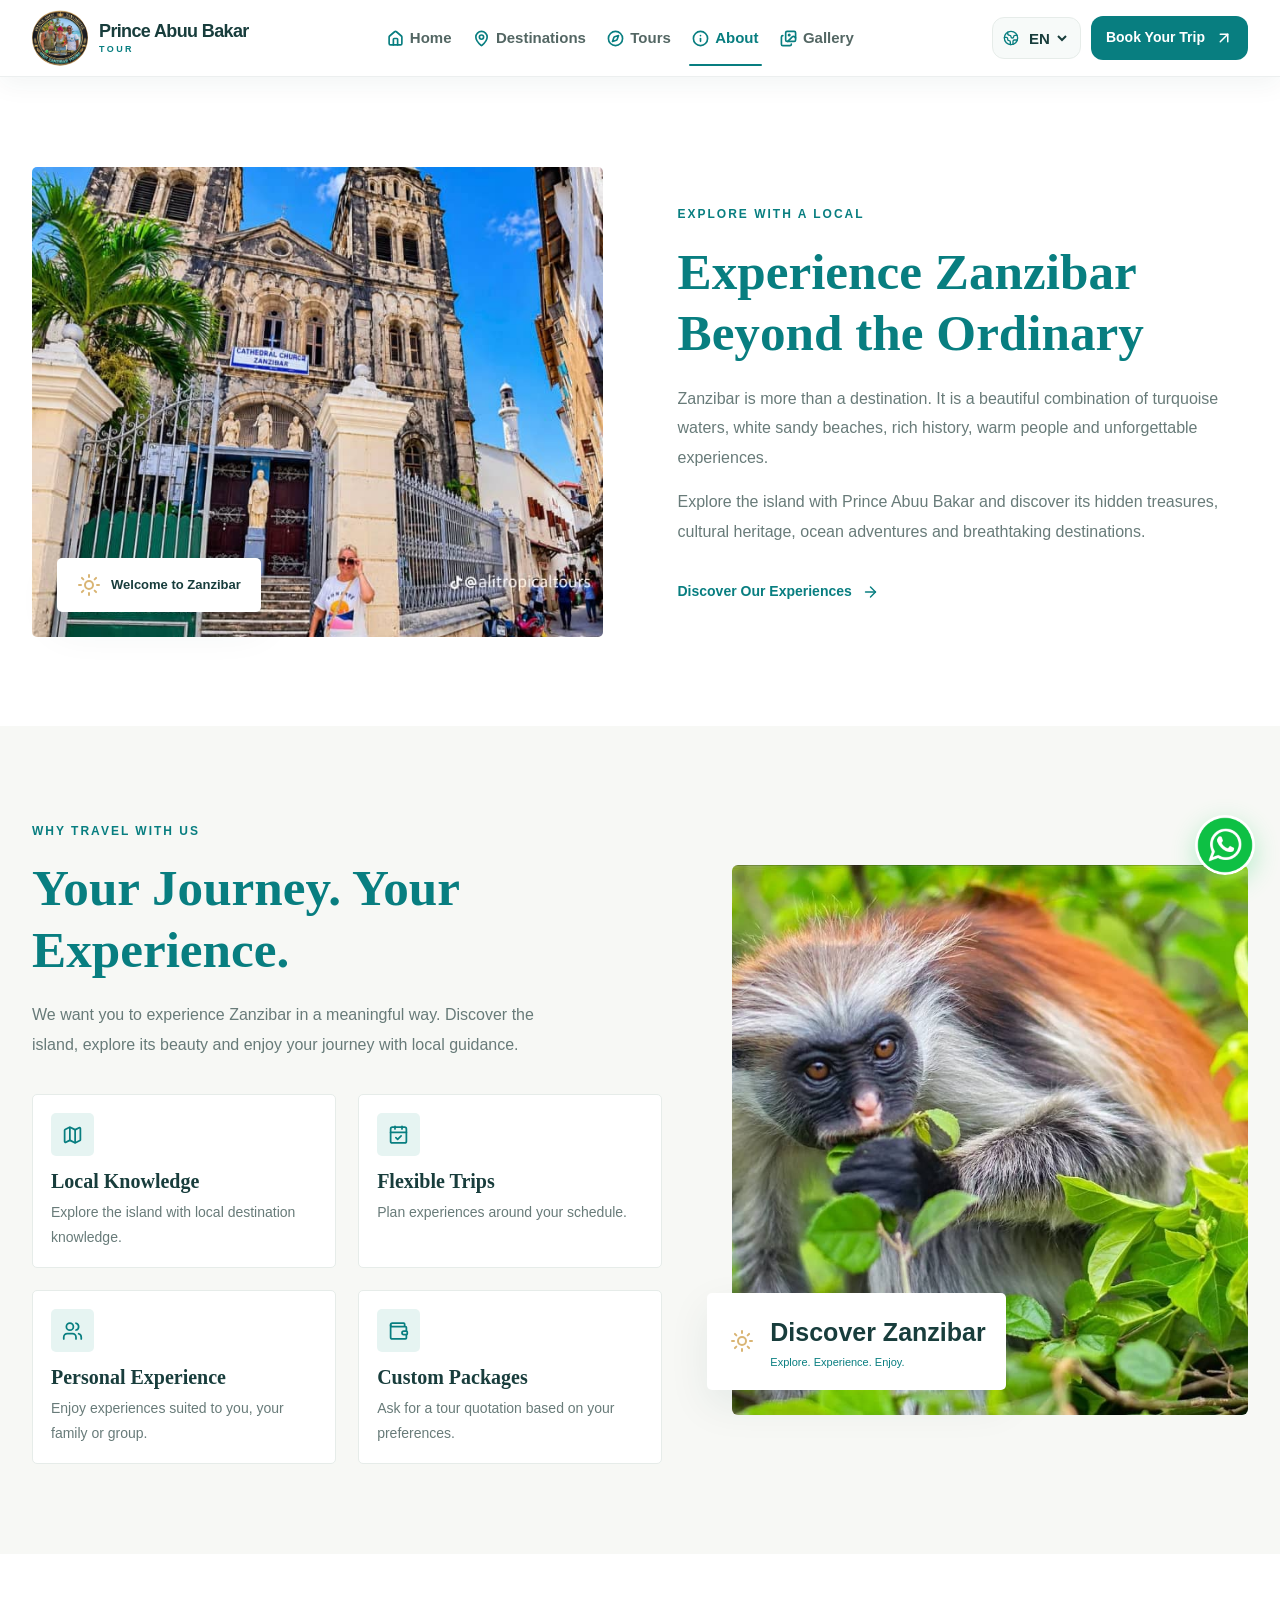
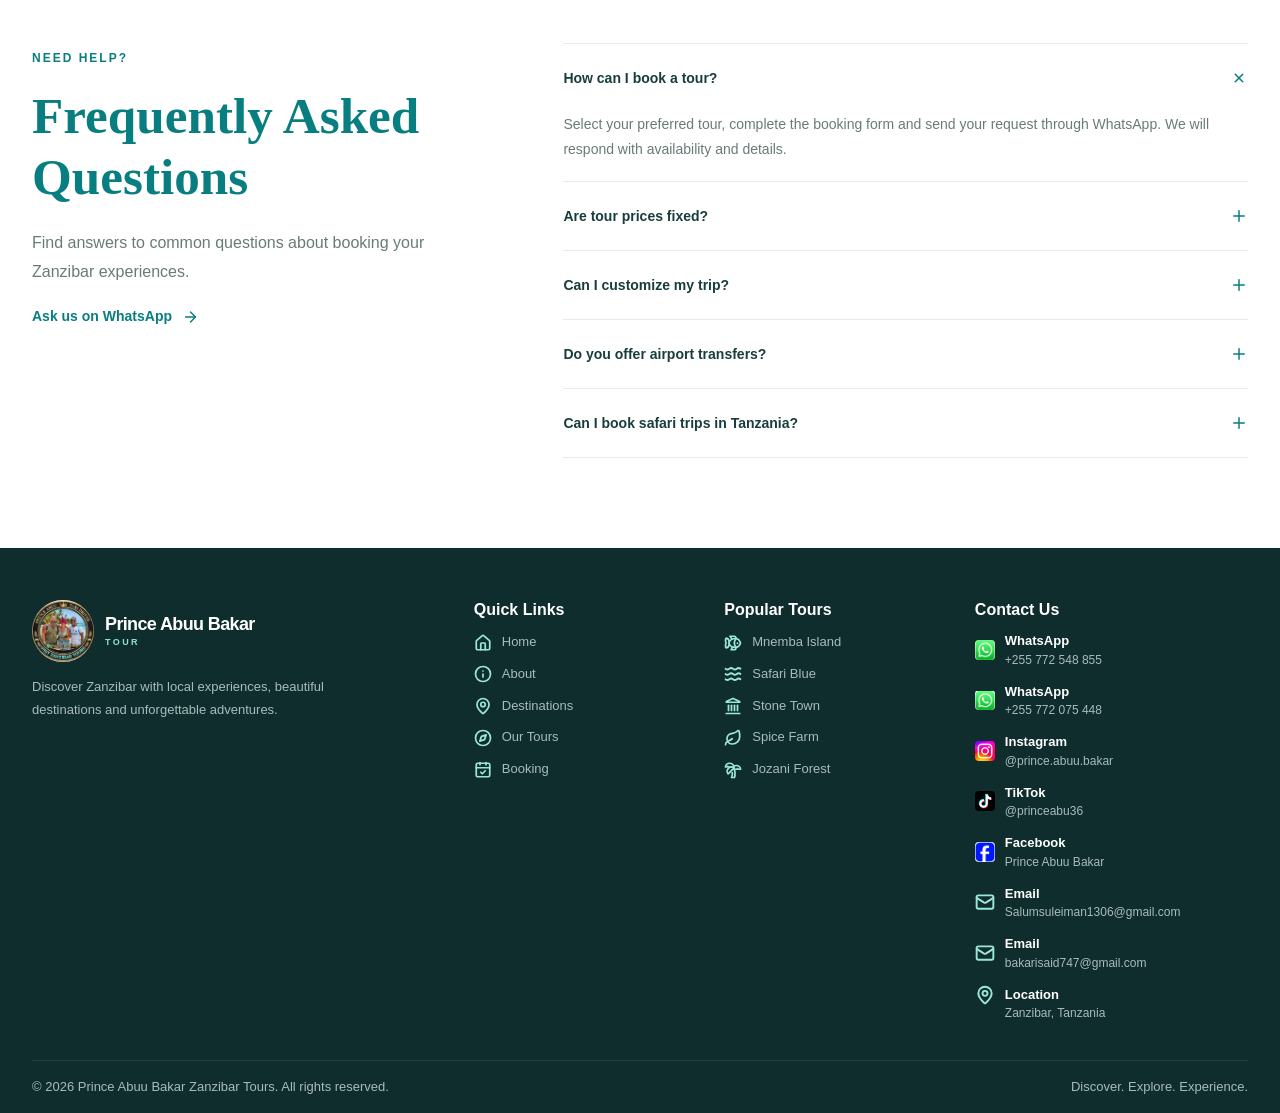
==== commit e7a2148a: "Add social links and dual WhatsApp booking Co-authored-by: Copilot <223556219+Copilot@users.noreply." ====
--- a/about.html
+++ b/about.html
@@ -455,11 +455,51 @@
                         </span>
                     </a>
 
+                    <a href="https://wa.me/255772075448" target="_blank" rel="noopener noreferrer" class="footer-contact-item" aria-label="WhatsApp: +255 772 075 448">
+                        <img src="assets/images/what.jpg" alt="" aria-hidden="true">
+                        <span>
+                            <strong data-i18n="whatsapp">WhatsApp</strong>
+                            <small>+255 772 075 448</small>
+                        </span>
+                    </a>
+
                     <a href="https://www.instagram.com/prince.abuu.bakar/" target="_blank" rel="noopener noreferrer" class="footer-contact-item">
                         <img src="assets/images/insta.jpg" alt="" aria-hidden="true">
                         <span>
                             <strong data-i18n="instagram">Instagram</strong>
                             <small>@prince.abuu.bakar</small>
+                        </span>
+                    </a>
+
+                    <a href="https://www.tiktok.com/@princeabu36?_r=1&amp;_t=ZS-9Be3h5L3zU2" target="_blank" rel="noopener noreferrer" class="footer-contact-item">
+                        <img src="assets/images/Ticktok.jpg" alt="" aria-hidden="true">
+                        <span>
+                            <strong>TikTok</strong>
+                            <small>@princeabu36</small>
+                        </span>
+                    </a>
+
+                    <a href="https://www.facebook.com/share/1E7sCqmDXC/" target="_blank" rel="noopener noreferrer" class="footer-contact-item">
+                        <img src="assets/images/facebook.jpg" alt="" aria-hidden="true">
+                        <span>
+                            <strong>Facebook</strong>
+                            <small>Prince Abuu Bakar</small>
+                        </span>
+                    </a>
+
+                    <a href="mailto:Salumsuleiman1306@gmail.com" class="footer-contact-item">
+                        <i data-lucide="mail" aria-hidden="true"></i>
+                        <span>
+                            <strong>Email</strong>
+                            <small>Salumsuleiman1306@gmail.com</small>
+                        </span>
+                    </a>
+
+                    <a href="mailto:bakarisaid747@gmail.com" class="footer-contact-item">
+                        <i data-lucide="mail" aria-hidden="true"></i>
+                        <span>
+                            <strong>Email</strong>
+                            <small>bakarisaid747@gmail.com</small>
                         </span>
                     </a>
 
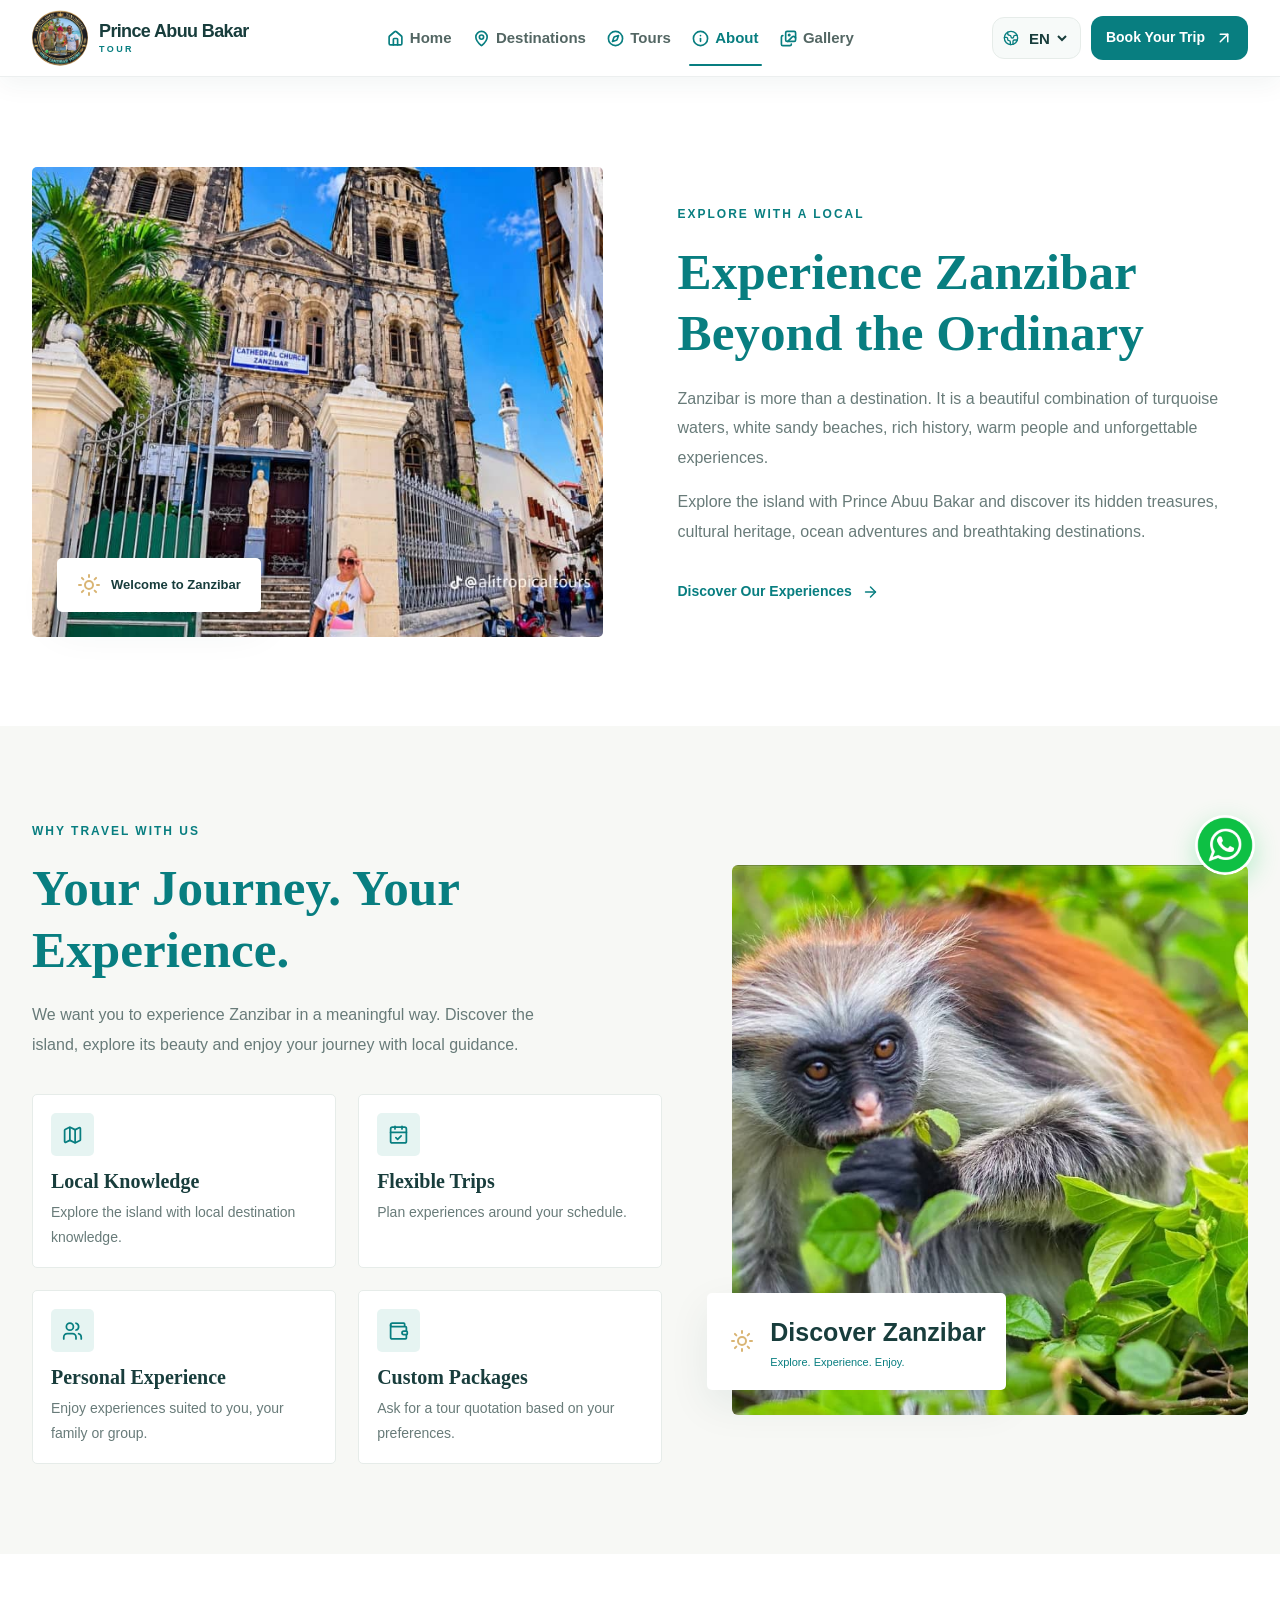
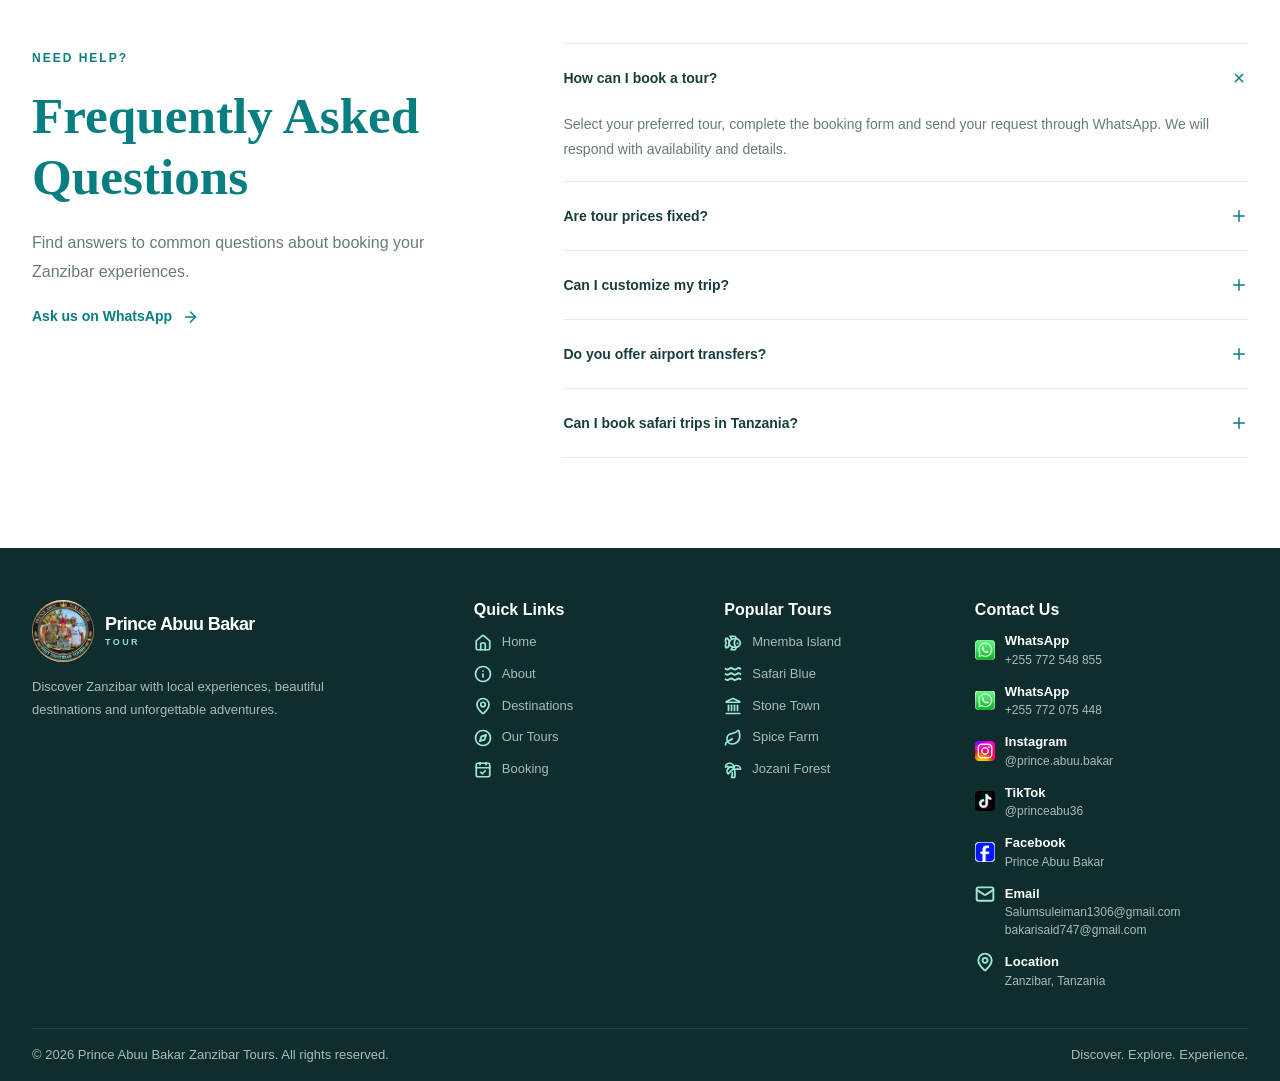
==== commit 716a8175: "Group footer email addresses under one label Co-authored-by: Copilot <223556219+Copilot@users.norepl" ====
--- a/about.html
+++ b/about.html
@@ -487,21 +487,14 @@
                         </span>
                     </a>
 
-                    <a href="mailto:Salumsuleiman1306@gmail.com" class="footer-contact-item">
+                    <div class="footer-contact-item">
                         <i data-lucide="mail" aria-hidden="true"></i>
                         <span>
                             <strong>Email</strong>
-                            <small>Salumsuleiman1306@gmail.com</small>
-                        </span>
-                    </a>
-
-                    <a href="mailto:bakarisaid747@gmail.com" class="footer-contact-item">
-                        <i data-lucide="mail" aria-hidden="true"></i>
-                        <span>
-                            <strong>Email</strong>
-                            <small>bakarisaid747@gmail.com</small>
-                        </span>
-                    </a>
+                            <a href="mailto:Salumsuleiman1306@gmail.com" class="footer-email-link"><small>Salumsuleiman1306@gmail.com</small></a>
+                            <a href="mailto:bakarisaid747@gmail.com" class="footer-email-link"><small>bakarisaid747@gmail.com</small></a>
+                        </span>
+                    </div>
 
                     <div class="footer-contact-item footer-contact-location">
                         <i data-lucide="map-pin" aria-hidden="true"></i>
--- a/style.css
+++ b/style.css
@@ -1703,6 +1703,10 @@
 .footer-contact-item span {
     flex: 1;
     min-width: 0;
+}
+
+.footer-contact-item .footer-email-link {
+    display: block;
 }
 
 .footer-contact-item strong,
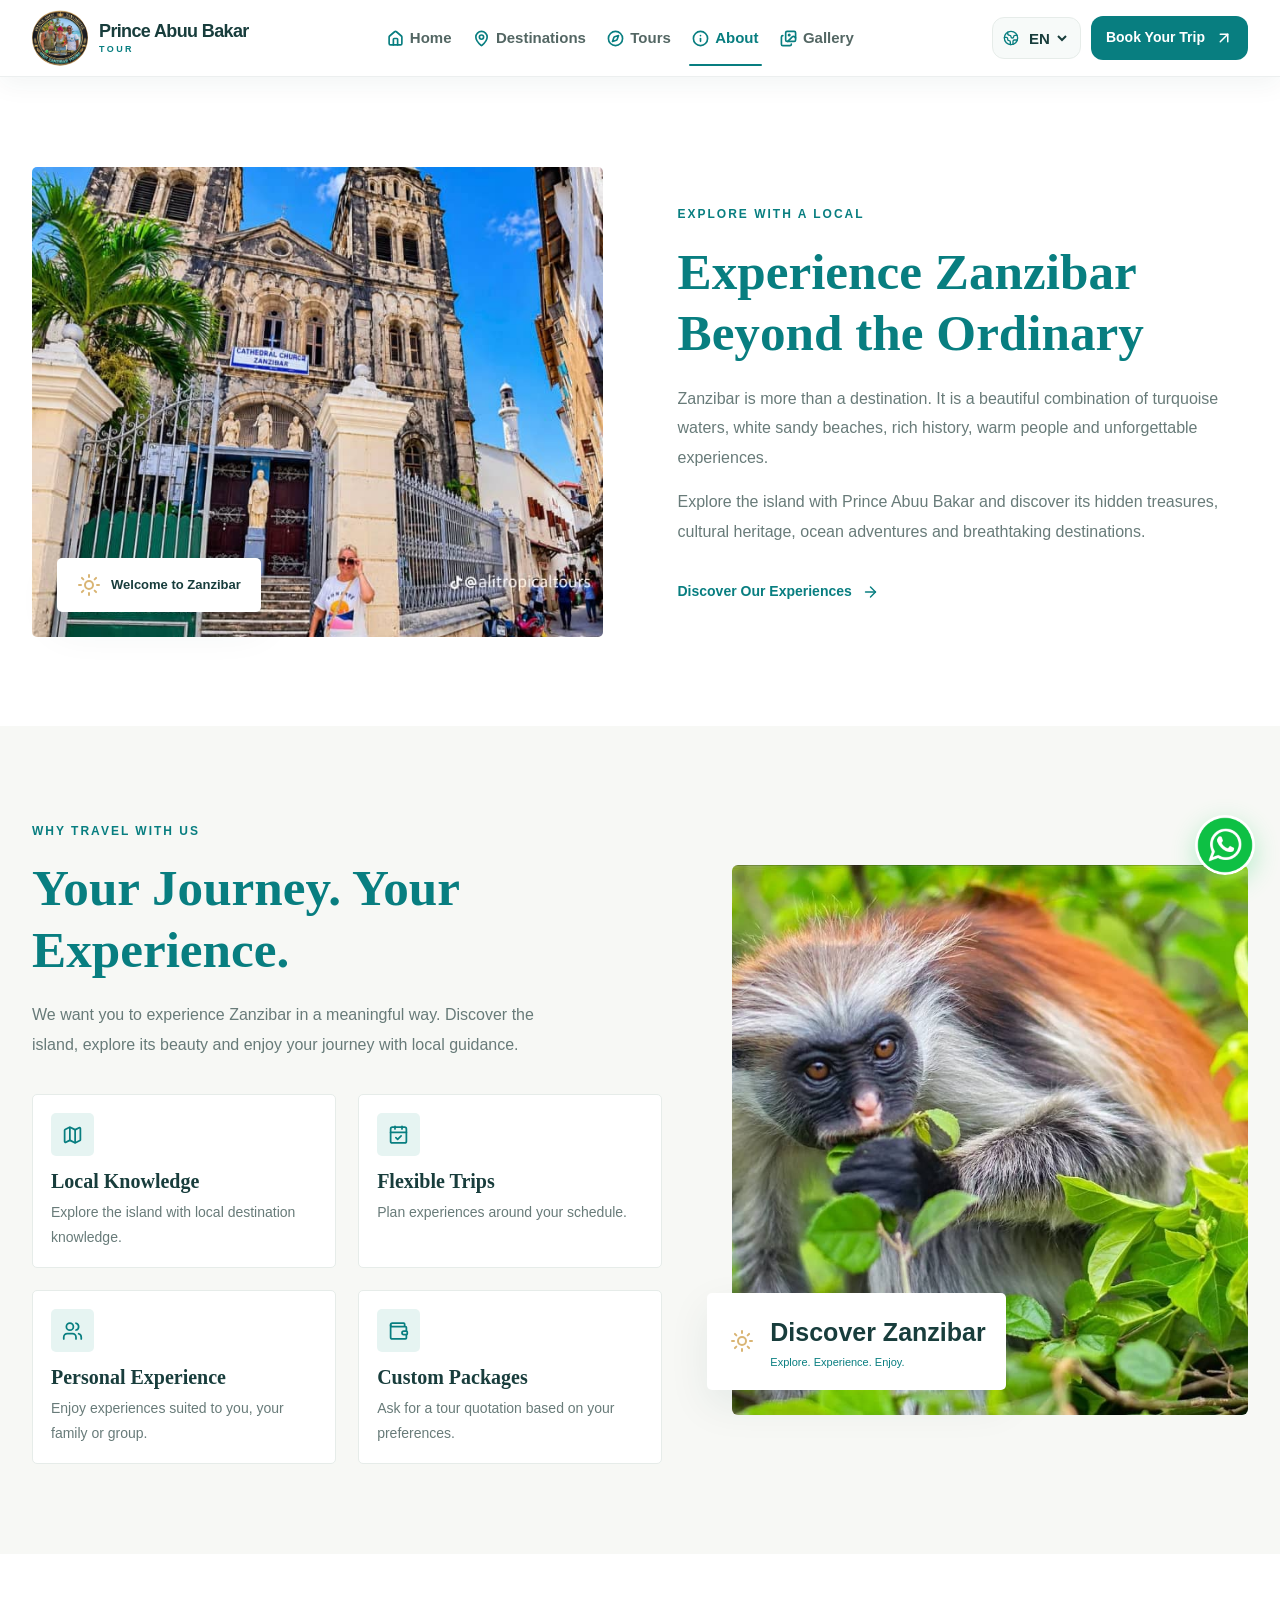
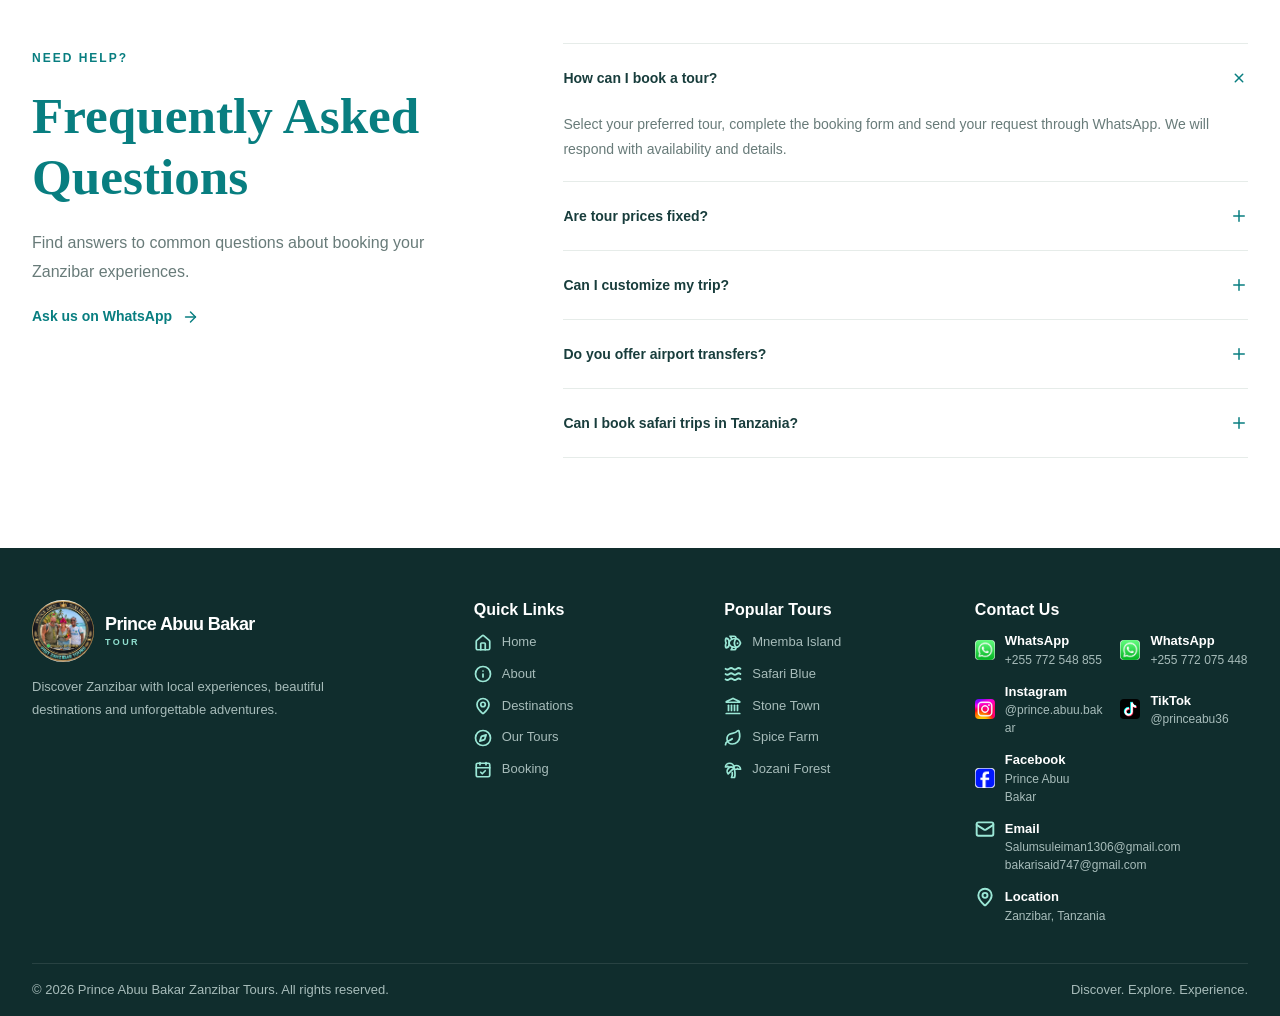
==== commit 2f75e9af: "Improve responsive footer layout Co-authored-by: Copilot <223556219+Copilot@users.noreply.github.com" ====
--- a/about.html
+++ b/about.html
@@ -487,7 +487,7 @@
                         </span>
                     </a>
 
-                    <div class="footer-contact-item">
+                    <div class="footer-contact-item footer-contact-email">
                         <i data-lucide="mail" aria-hidden="true"></i>
                         <span>
                             <strong>Email</strong>
--- a/style.css
+++ b/style.css
@@ -1369,6 +1369,16 @@
     background: #fbf0f5;
 }
 
+.map-contact-facebook {
+    border-color: #d7e4f6;
+    background: #edf4ff;
+}
+
+.map-contact-tiktok {
+    border-color: #dedee4;
+    background: #f4f4f6;
+}
+
 .map-contact-call {
     border-color: rgba(8, 126, 128, .16);
     background: var(--primary-light);
@@ -1672,7 +1682,13 @@
 
 .footer-contact-list {
     display: grid;
-    gap: 13px;
+    grid-template-columns: repeat(2, minmax(0, 1fr));
+    gap: 13px 18px;
+}
+
+.footer-contact-email,
+.footer-contact-location {
+    grid-column: 1 / -1;
 }
 
 .footer-contact-item {
@@ -1738,6 +1754,14 @@
 .footer-bottom p {
     color: #a7bcba;
     font-size: 11px;
+}
+
+@media (max-width: 800px) {
+    .footer-bottom {
+        flex-direction: column;
+        align-items: center;
+        text-align: center;
+    }
 }
 
 /* WHATSAPP FLOATING BUTTON */
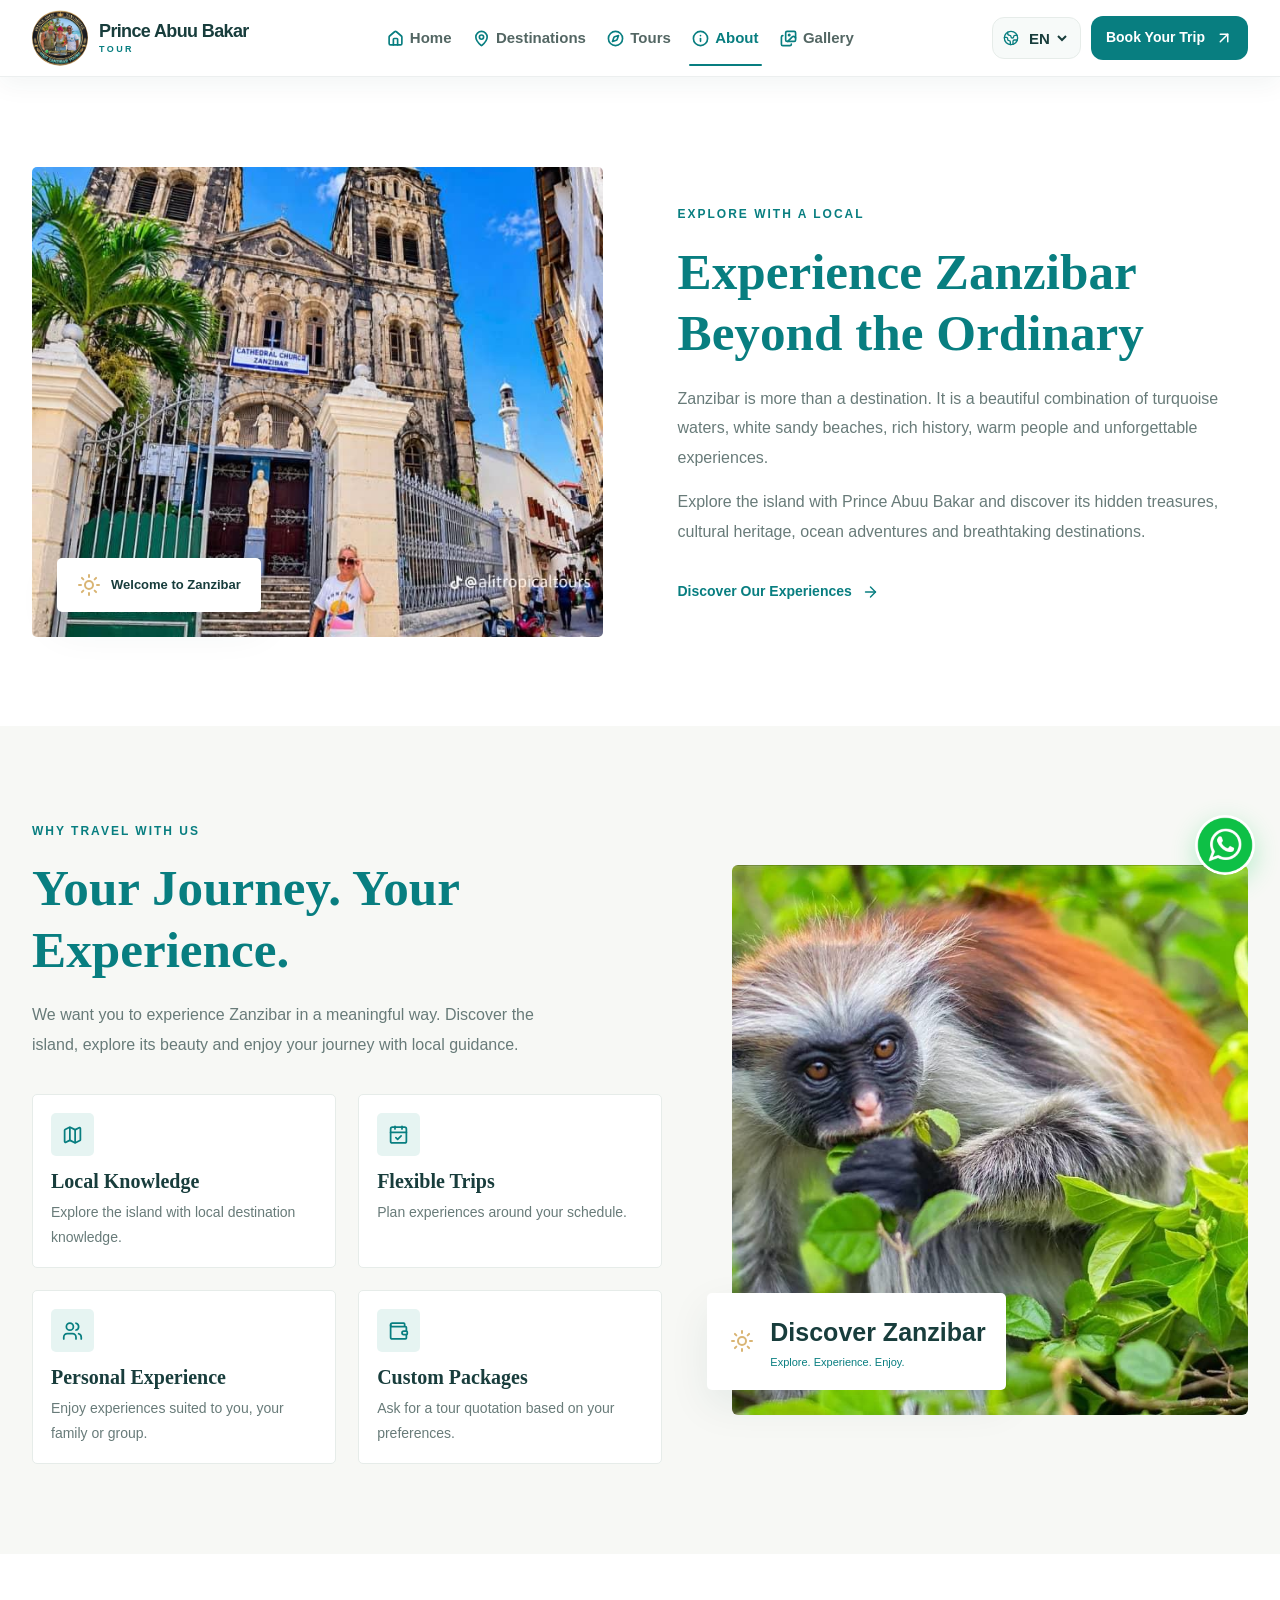
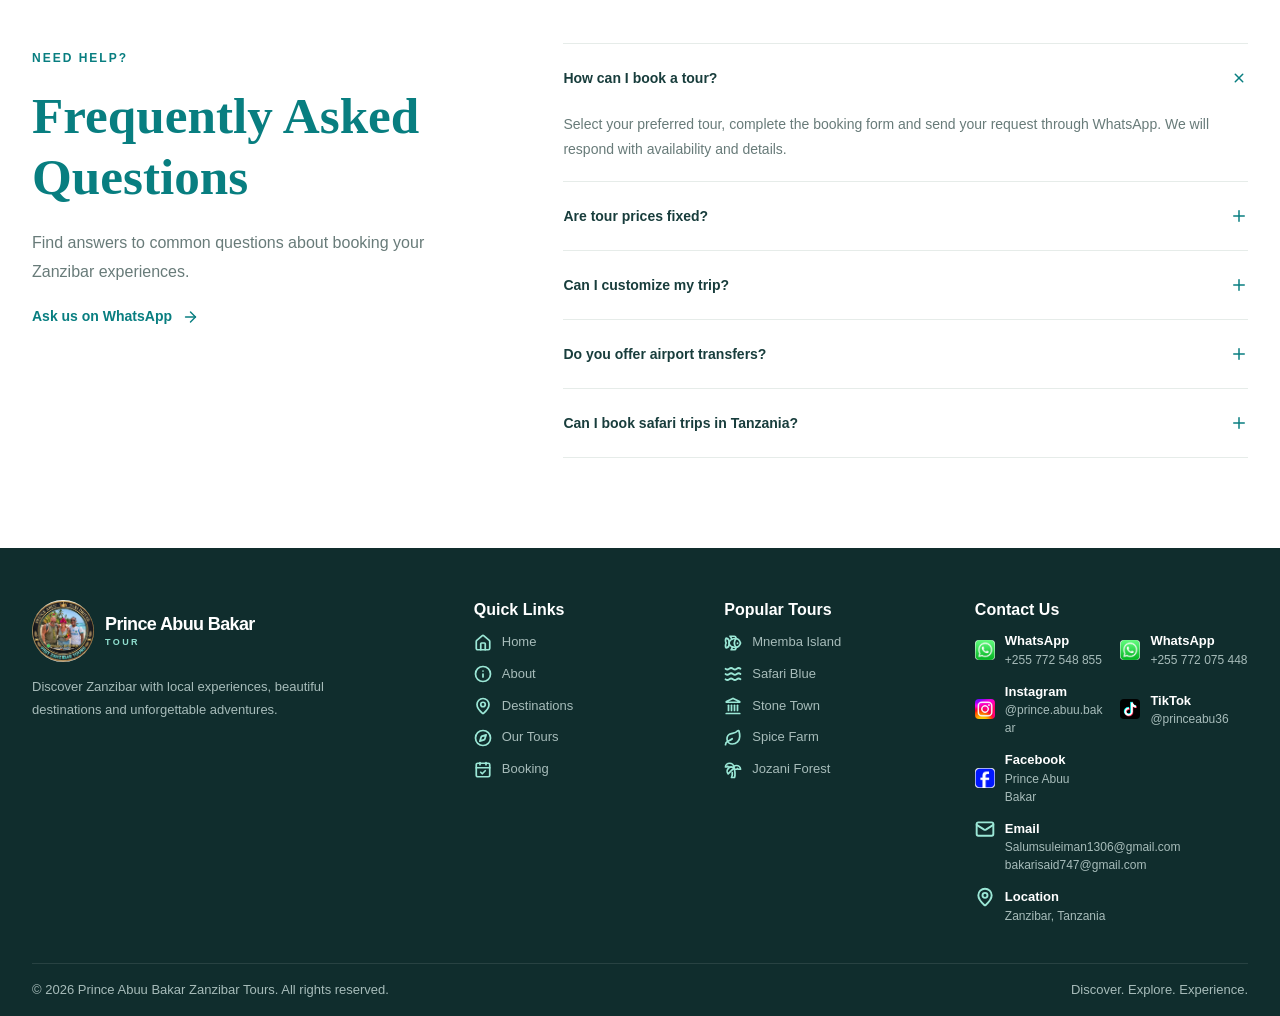
==== commit 2a9fd08c: "Optimize image loading for faster hosting Co-authored-by: Copilot <223556219+Copilot@users.noreply.g" ====
--- a/about.html
+++ b/about.html
@@ -7,7 +7,7 @@
     <meta name="description" content="Meet your local guide and learn what makes a Zanzibar experience personal and memorable.">
     <meta name="theme-color" content="#087e80">
     <meta name="color-scheme" content="light">
-    <link rel="icon" type="image/jpeg" href="assets/images/logo.jpeg">
+    <link rel="icon" type="image/jpeg" href="assets/images/optimized/logo.jpeg">
     <link rel="stylesheet" href="style.css">
     <script src="assets/lucide.min.js"></script>
 </head>
@@ -17,7 +17,7 @@
 
         <a href="index.html" class="brand">
             <img
-                src="assets/images/logo.jpeg"
+                src="assets/images/optimized/logo.jpeg"
                 alt="Prince Abuu Bakar Zanzibar Tours"
                 class="site-logo"
                 width="180"
@@ -89,7 +89,7 @@
         <div class="intro-image">
 
             <img
-                src="assets/images/ston town1.jpeg"
+                src="assets/images/optimized/ston town1.jpeg"
                 alt="Historic cathedral and architecture in Stone Town"
                 loading="lazy"
             >
@@ -211,7 +211,7 @@
         <div class="why-image">
 
             <img
-                src="assets/images/jozani1.jpeg"
+                src="assets/images/optimized/jozani1.jpeg"
                 alt="A red colobus monkey in Zanzibar's Jozani Forest"
                 loading="lazy"
             >
@@ -371,7 +371,7 @@
                 <a href="index.html" class="brand">
 
                     <img
-                        src="assets/images/logo.jpeg"
+                        src="assets/images/optimized/logo.jpeg"
                         alt="Prince Abuu Bakar Zanzibar Tours"
                         class="site-logo footer-logo"
                         width="62"
@@ -448,7 +448,7 @@
 
                 <div class="footer-contact-list">
                     <a href="https://wa.me/255772548855" target="_blank" rel="noopener noreferrer" class="footer-contact-item" aria-label="WhatsApp: +255 772 548 855">
-                        <img src="assets/images/what.jpg" alt="" aria-hidden="true">
+                        <img src="assets/images/optimized/what.jpg" alt="" aria-hidden="true">
                         <span>
                             <strong data-i18n="whatsapp">WhatsApp</strong>
                             <small>+255 772 548 855</small>
@@ -456,7 +456,7 @@
                     </a>
 
                     <a href="https://wa.me/255772075448" target="_blank" rel="noopener noreferrer" class="footer-contact-item" aria-label="WhatsApp: +255 772 075 448">
-                        <img src="assets/images/what.jpg" alt="" aria-hidden="true">
+                        <img src="assets/images/optimized/what.jpg" alt="" aria-hidden="true">
                         <span>
                             <strong data-i18n="whatsapp">WhatsApp</strong>
                             <small>+255 772 075 448</small>
@@ -464,7 +464,7 @@
                     </a>
 
                     <a href="https://www.instagram.com/prince.abuu.bakar/" target="_blank" rel="noopener noreferrer" class="footer-contact-item">
-                        <img src="assets/images/insta.jpg" alt="" aria-hidden="true">
+                        <img src="assets/images/optimized/insta.jpg" alt="" aria-hidden="true">
                         <span>
                             <strong data-i18n="instagram">Instagram</strong>
                             <small>@prince.abuu.bakar</small>
@@ -472,7 +472,7 @@
                     </a>
 
                     <a href="https://www.tiktok.com/@princeabu36?_r=1&amp;_t=ZS-9Be3h5L3zU2" target="_blank" rel="noopener noreferrer" class="footer-contact-item">
-                        <img src="assets/images/Ticktok.jpg" alt="" aria-hidden="true">
+                        <img src="assets/images/optimized/Ticktok.jpg" alt="" aria-hidden="true">
                         <span>
                             <strong>TikTok</strong>
                             <small>@princeabu36</small>
@@ -480,7 +480,7 @@
                     </a>
 
                     <a href="https://www.facebook.com/share/1E7sCqmDXC/" target="_blank" rel="noopener noreferrer" class="footer-contact-item">
-                        <img src="assets/images/facebook.jpg" alt="" aria-hidden="true">
+                        <img src="assets/images/optimized/facebook.jpg" alt="" aria-hidden="true">
                         <span>
                             <strong>Facebook</strong>
                             <small>Prince Abuu Bakar</small>
@@ -535,7 +535,7 @@
    rel="noopener noreferrer"
    aria-label="Chat on WhatsApp">
 
-    <img src="assets/images/whatsapp-float.jpg" alt="WhatsApp">
+    <img src="assets/images/optimized/whatsapp-float.jpg" alt="WhatsApp">
 
 </a>
 <script src="script.js"></script>
